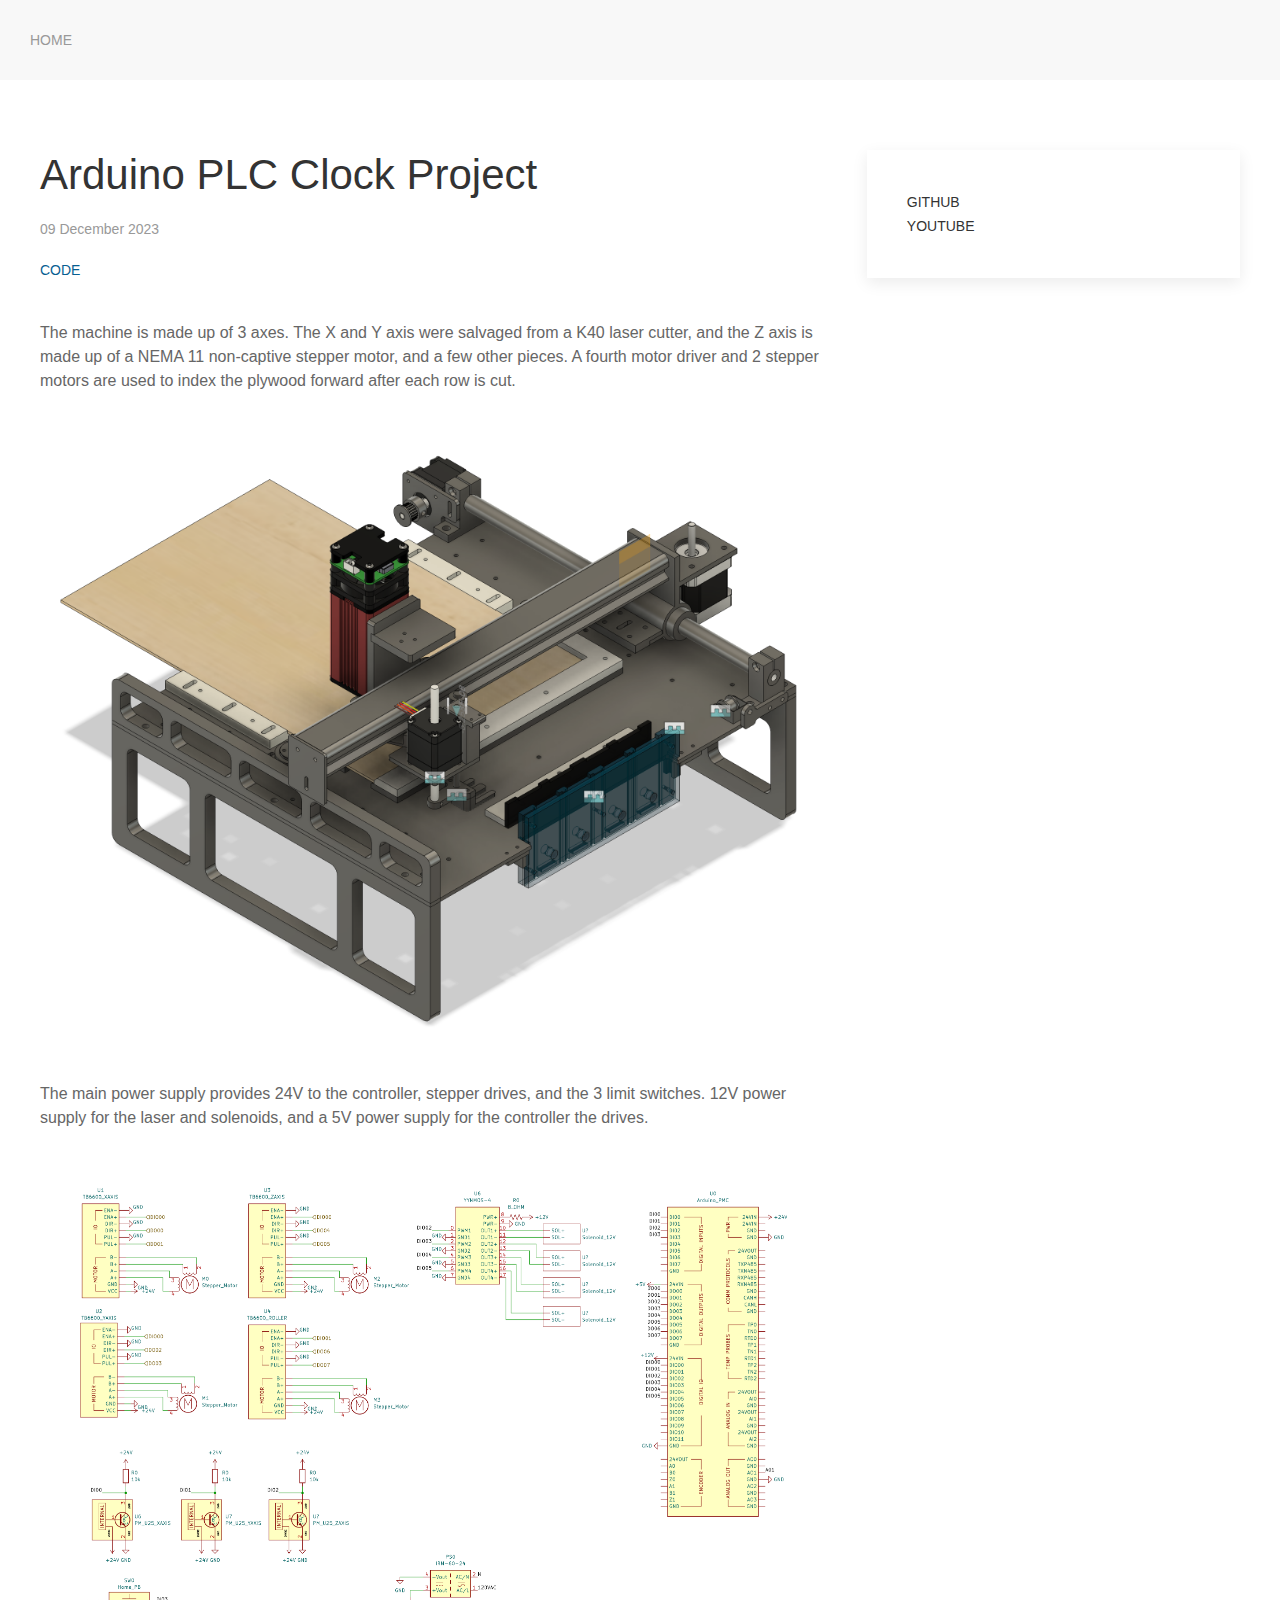
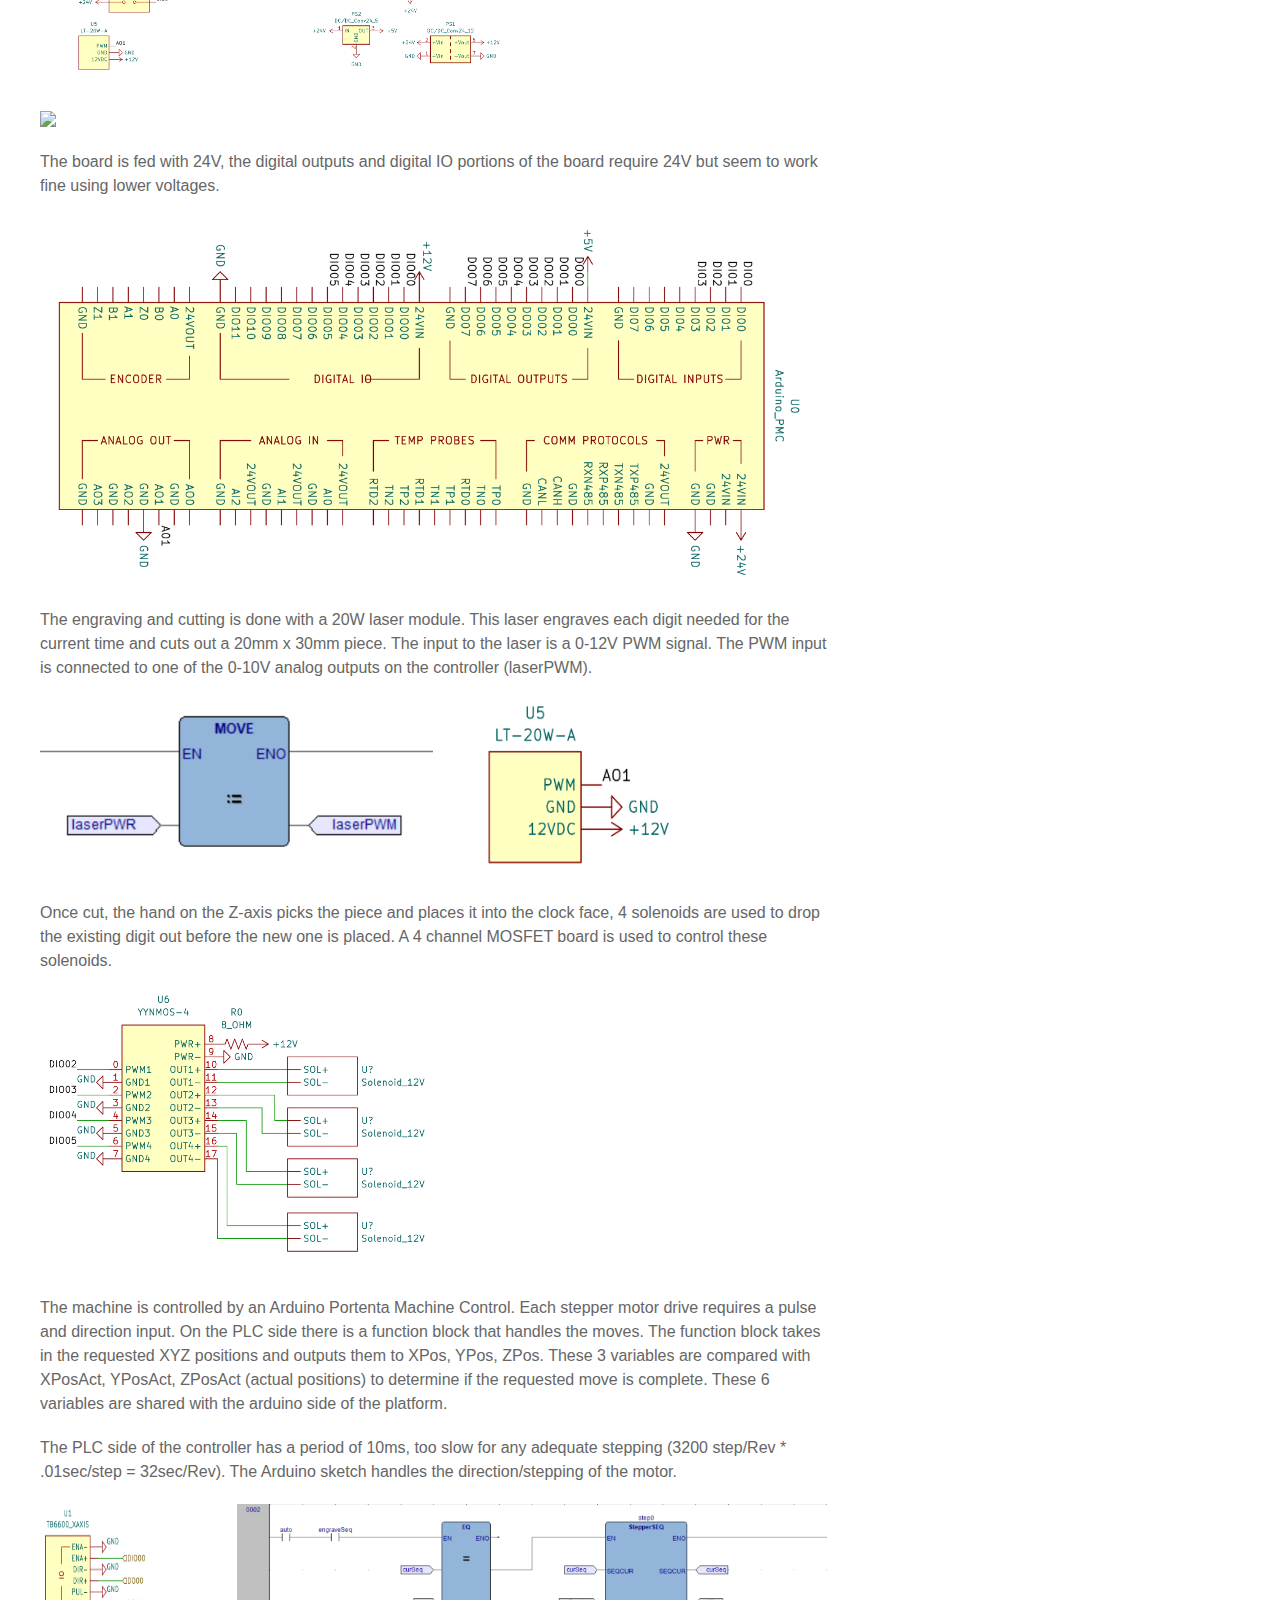
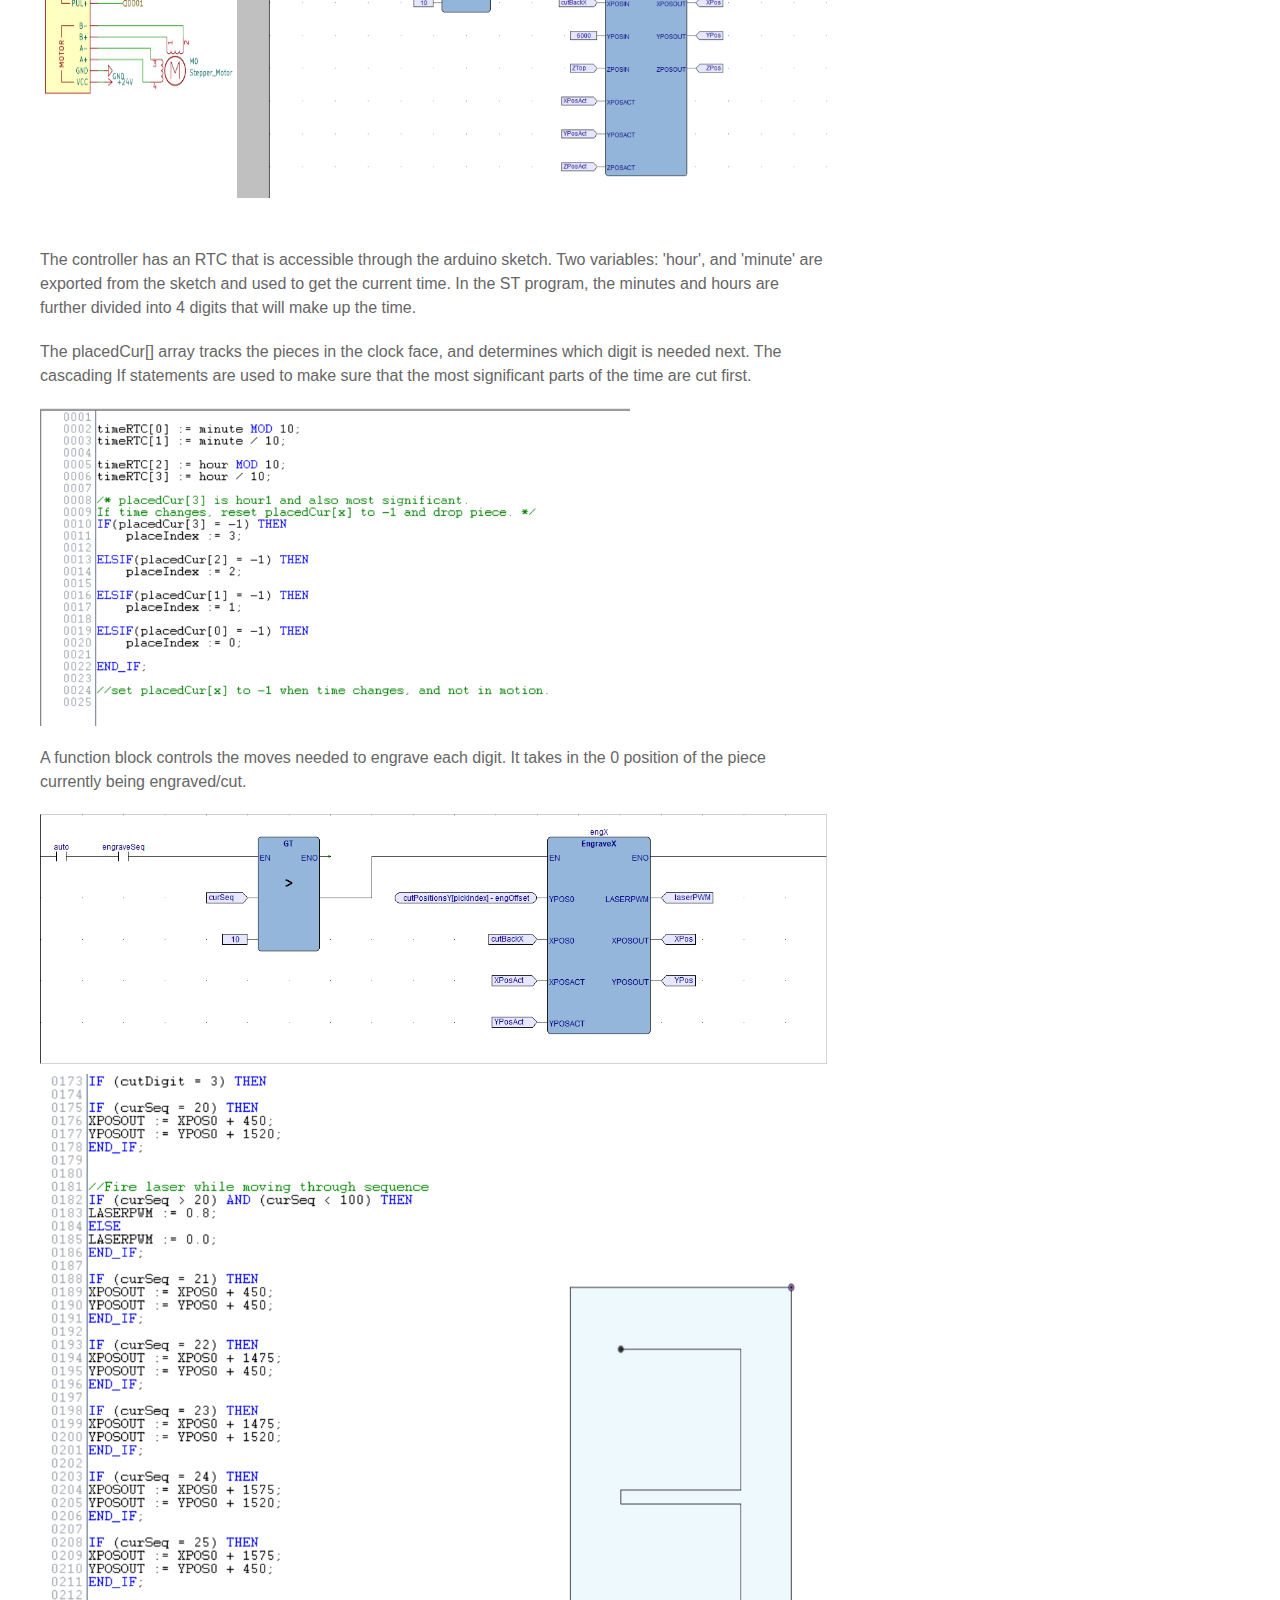
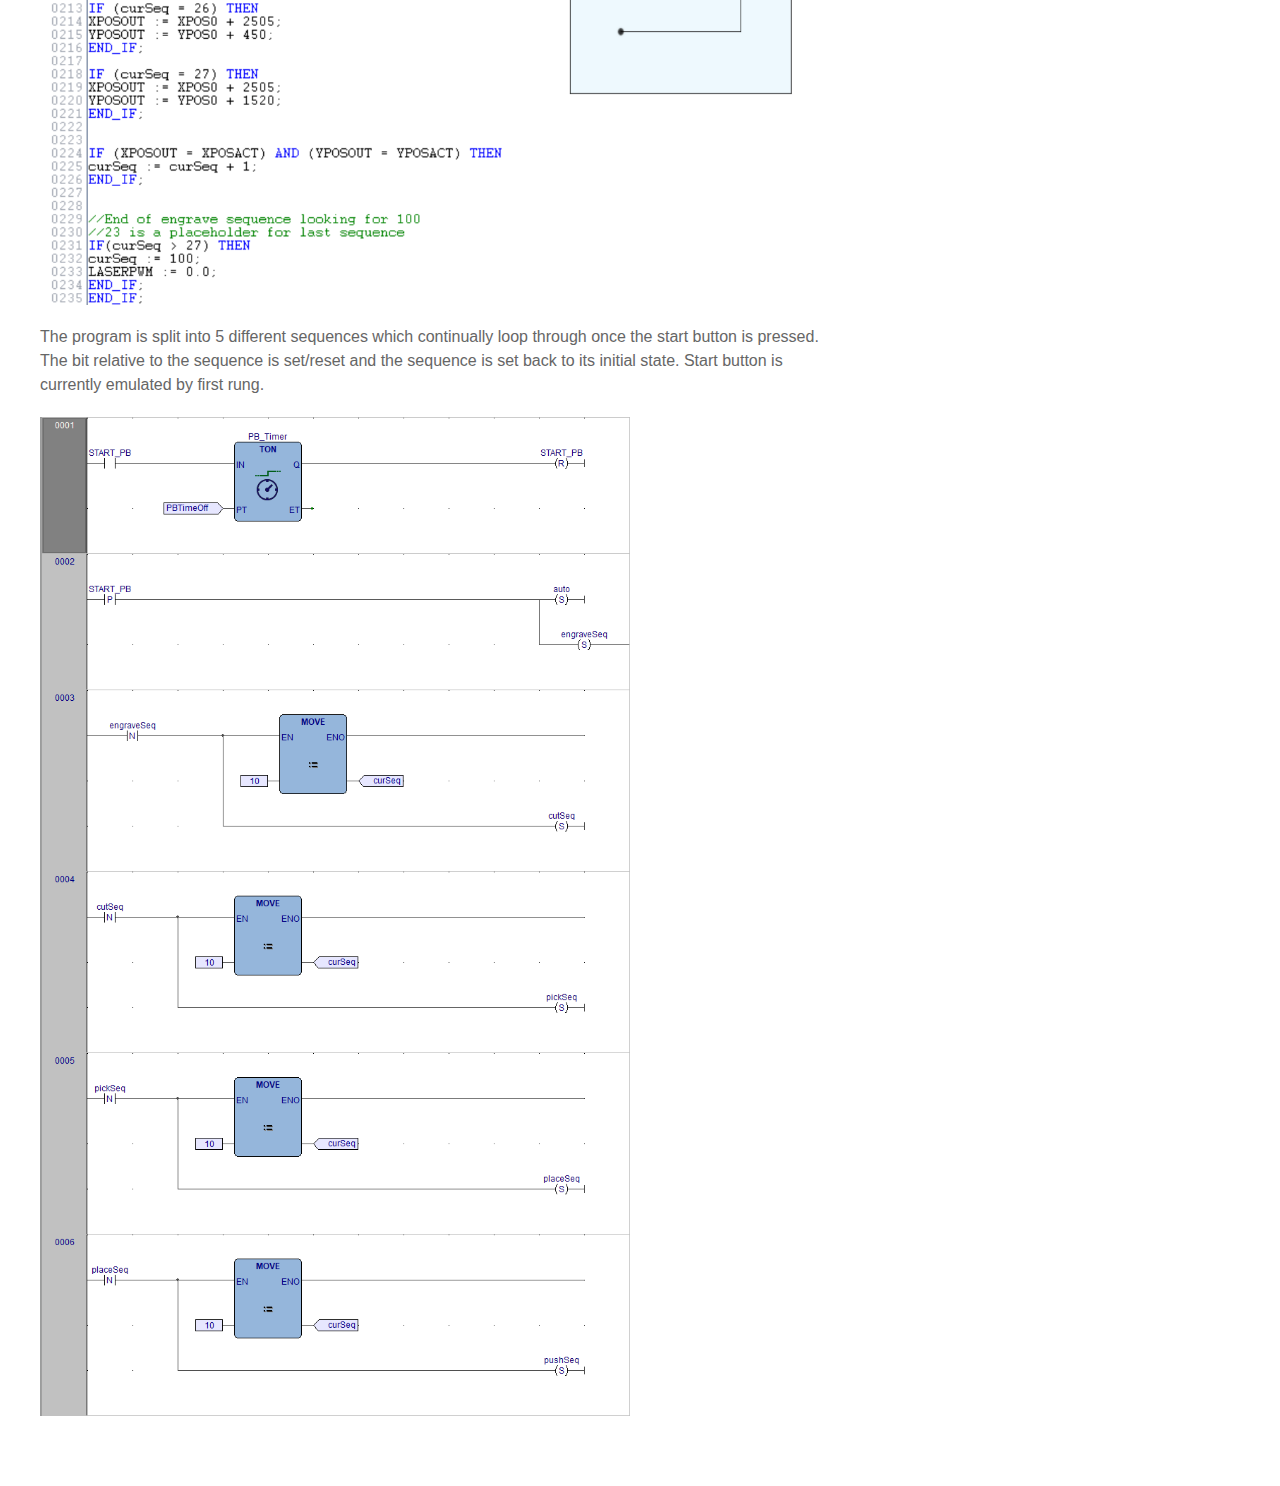
==== blog-post.html @ 26b8d995 "12/9-5" ====
<!DOCTYPE html>
<html lang="en">
<head>
    <meta charset="UTF-8">
    <meta name="viewport" content="width=device-width, initial-scale=1.0">
    <title>cdroster</title>
    <!-- UIKit CSS (local files) -->
    <link rel="stylesheet" href="css/uikit.min.css" />
</head>
<body>

    <!-- Navigation (same as your main page) -->
    <nav class="uk-navbar-container" uk-navbar>
        <div class="uk-navbar-left" style="padding-left: 30px;">
            <a class="uk-navbar-item uk-logo" href="#"></a>
        </div>
        <div class="uk-navbar-left">
            <ul class="uk-navbar-nav">
                <li><a href="index.html">Home</a></li>
                <!--   <li><a href="#">About</a></li>
                <li><a href="#">Contact</a></li> -->
            </ul>
        </div>
    </nav>

    <!-- Main Content -->
    <div class="uk-section">
        <div class="uk-container">
            <div class="uk-grid-match" uk-grid>
                <div class="uk-width-expand@m">
                    <!-- Full Blog Post -->
                    <article class="uk-article">
                        <h1 class="uk-article-title"><a class="uk-link-reset" href="">Arduino PLC Clock Project</a></h1>
                      
                        <p class="uk-article-meta">09 December 2023</p>
                        <a class="uk-button uk-button-text" style="color: #075e91; margin-bottom: 20px;" href="code.html">Code</a>


                        <p class="uk-text-default" style="margin-bottom: 20px" >
                            The machine is made up of 3 axes. The X and Y axis were salvaged from a K40 laser cutter, and the Z axis is made up of a NEMA 11 non-captive stepper motor,
                            and a few other pieces. A fourth motor driver and 2 stepper motors are used to index the plywood forward after each row is cut. 
                        </p>
                        <img src="img/assembly.png" width="uk-width-1-1" height="600px">

                        <p class="uk-text-default" style="margin-bottom: 20px" >
                            The main power supply provides 24V to the controller, stepper drives, and the 3 limit switches. 12V power supply for the laser and solenoids, and a 5V power supply
                            for the controller the drives.
                        </p>
                        <img src="img/main_sch.png" width="uk-width-1-1" height="600px">
                        <img src="img/electrical.png" width="uk-width-1-1" height="600px">


                        <p class="uk-text-default" style="margin-bottom: 20px" >
                            The board is fed with 24V, the digital outputs and digital IO portions of the board require 24V but seem to work
                            fine using lower voltages.
                        </p>


                        <img src="img/mainboardsch.png" width="uk-width-1-1">
                        <p class="uk-text-default" style="margin-bottom: 20px">
                            The engraving and cutting is done with a 20W laser module. This laser engraves each digit needed for the current time and cuts out a 20mm x 30mm piece.
                            The input to the laser is a 0-12V PWM signal. The PWM input is connected to one of the 0-10V analog outputs on the controller (laserPWM).
                        </p>
                        <div style="display: flex;">
                            <img src="img/lasermv.png" style="max-width: 50%; margin-right: 50px; ">
                            <img src="img/lasersch.png" style="max-width: 25%; margin-bottom: 00px;">
                        </div>

                        <p class="uk-text-default" style="margin-bottom: 20px">
                            Once cut, the hand on the Z-axis picks the piece and places it into the clock face, 4 solenoids are used to drop the existing digit out before the new one is placed.
                            A 4 channel MOSFET board is used to control these solenoids.
                        </p>
                        <img src="img/solrelay.png" width="50%">


                        <p class="uk-text-default" style="margin-bottom: 20px">
                            The machine is controlled by an Arduino Portenta Machine Control. Each stepper motor drive requires a pulse and direction input.
                            On the PLC side there is a function block that handles the moves. The function block takes in the requested XYZ positions and outputs them to
                            XPos, YPos, ZPos. These 3 variables are compared with XPosAct, YPosAct, ZPosAct (actual positions) to determine if the  requested move is complete.
                            These 6 variables are shared with the arduino side of the platform.
                        </p>


                        <p class="uk-text-default" style="margin-bottom: 20px">


                            The PLC side of the controller has a period of 10ms, too slow for any adequate stepping (3200 step/Rev * .01sec/step = 32sec/Rev).
                            The Arduino sketch handles the direction/stepping of the motor.

                        </p>

                  

                        <div style="display: flex; margin-bottom: 50px;">
                            <img src="img/steppersch.png" style="max-width: 25%; margin-bottom: 100px;">
                            <img src="img/stepperSeq.png" style="max-width: 75%;">
                        </div>


                        <p class="uk-text-default" style="margin-bottom: 20px">
                            The controller has an RTC that is accessible through the arduino sketch. Two variables: 'hour', and 'minute' are exported from the sketch and used to get the current
                            time. In the ST program, the minutes and hours are further divided into 4 digits that will make up the time.

                        </p>

                        <p class="uk-text-default" style="margin-bottom: 20px">
                            The placedCur[] array tracks the pieces in the clock face,
                            and determines which digit is needed next. The cascading If statements are used to make sure that the most significant parts of the time
                            are cut first.

                        </p>
                            <img src="img/timeget.png" style="max-width:75%; margin-bottom: 0px;">

                        



                        <p class="uk-text-default" style="margin-bottom: 20px">


                        </p>

                        <p class="uk-text-default" style="margin-bottom: 20px">
                           A function block controls the moves needed to engrave each digit. It takes in the 0 position of the piece currently being engraved/cut.

                          </p>

                        <img src="img/engrave1.png" style="margin-bottom: 10px;">

                        <div style="display: flex;">
                            <img src="img/engrave3.png" style="max-width: 60%; max-height: 50%; margin-right: 50px;">
                            <img src="img/digit3.png" style="max-width: 30%; margin-bottom: 200px; margin-top: 200px;">
                        </div>


                        <p class="uk-text-default" style="margin-bottom: 20px">
                            The program is split into 5 different sequences which continually loop through once the start button is pressed. The bit relative to the sequence is set/reset and the
                            sequence is set back to its initial state. Start button is currently emulated by first rung.
                        </p>


                        <img src="img/sched2.png" style="max-width: 75%; margin-bottom: 0px;">








 
                        
                    </article>
                </div>
                <div class="uk-width-1-3@m">
                    <!-- Sidebar (same as your main page) -->
                    <aside>
                        <div class="uk-card uk-card-default uk-card-body">
                         <!--  <h3 class="uk-card-title"></h3> -->
                            <div>
                                <a class="uk-button uk-button-text" href="https://github.com/codydroster">Github</a>
                            </div>
                            <div>
                                <a class="uk-button uk-button-text" href="https://youtube.com/@codydroster">YouTube</a>
                            </div>
                        </div>
                    </aside>
                </div>
            </div>
        </div>
    </div>

    <!-- Footer (optional, if you want to include it) -->
    <!-- ... -->

    <!-- UIKit JS (local files) -->
    <script src="js/uikit.min.js"></script>
    <script src="js/uikit-icons.min.js"></script>
    <script src="script.js"></script>
</body>
</html>
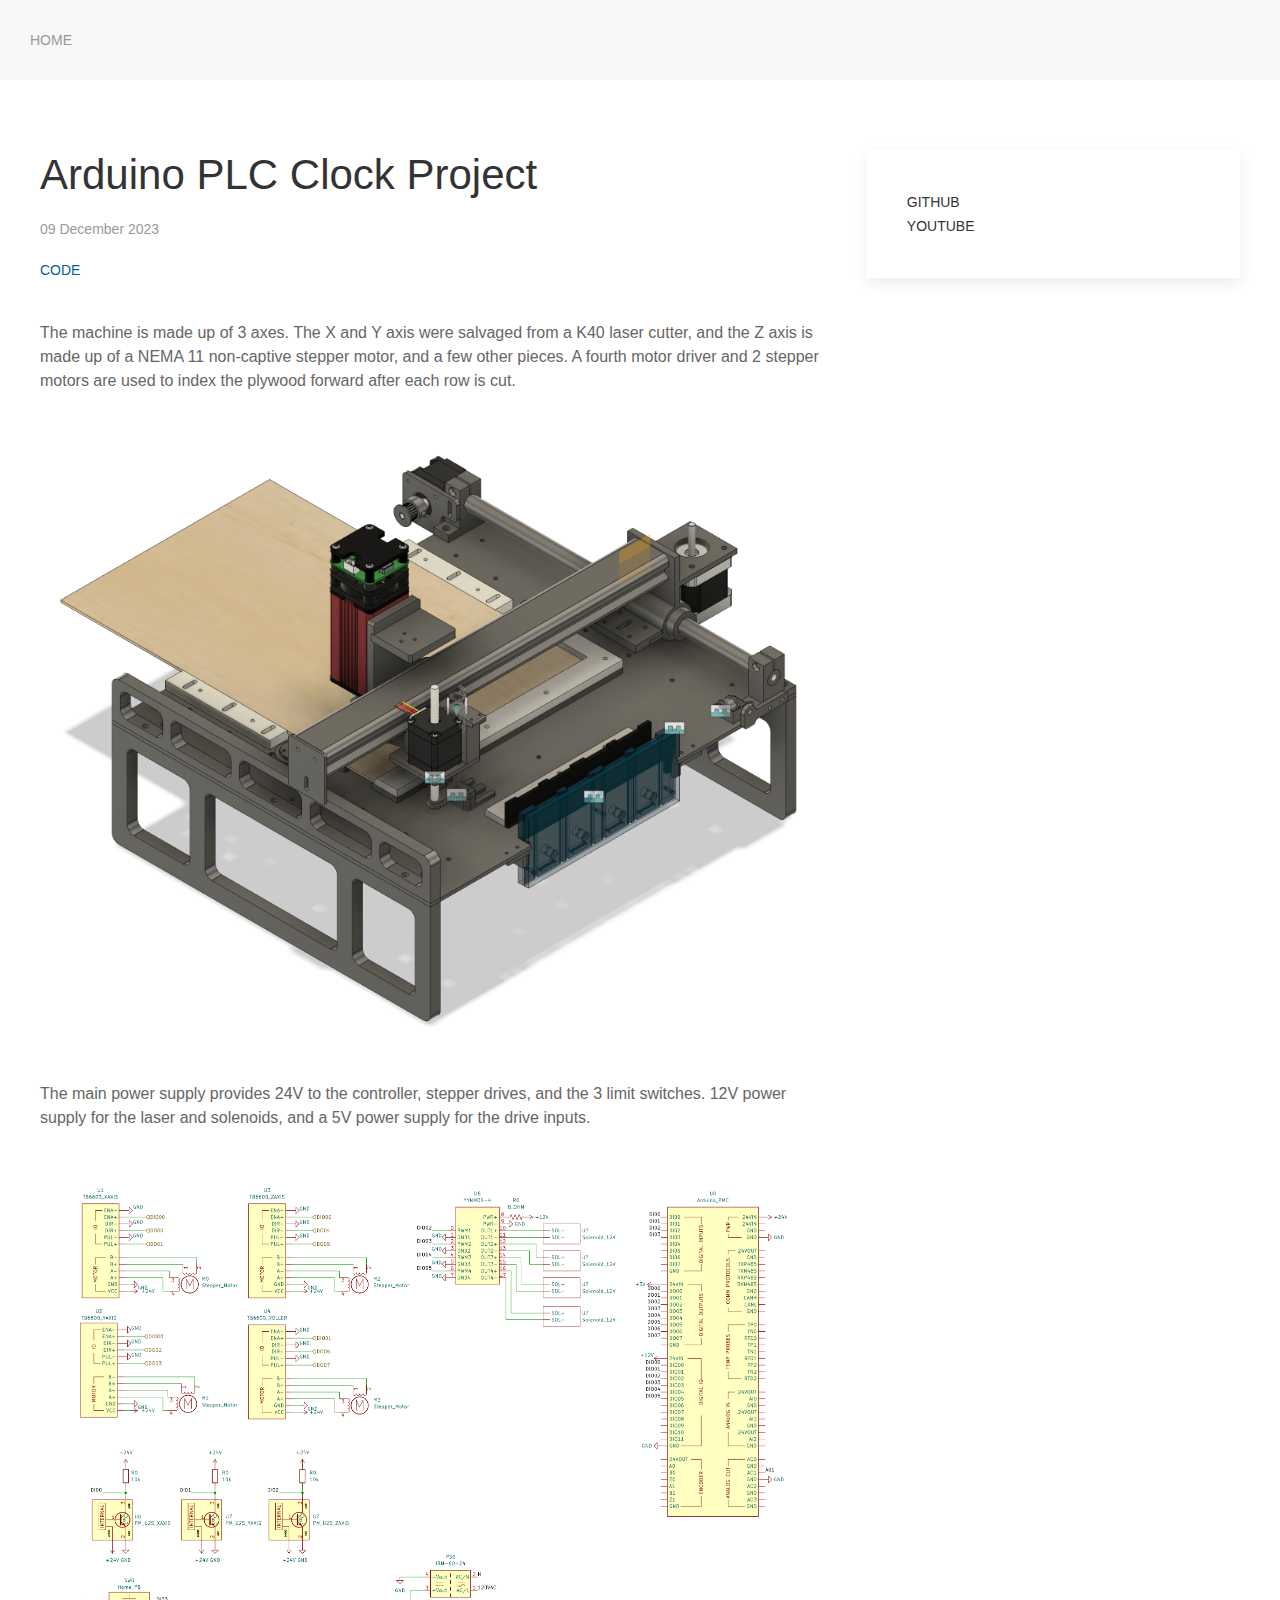
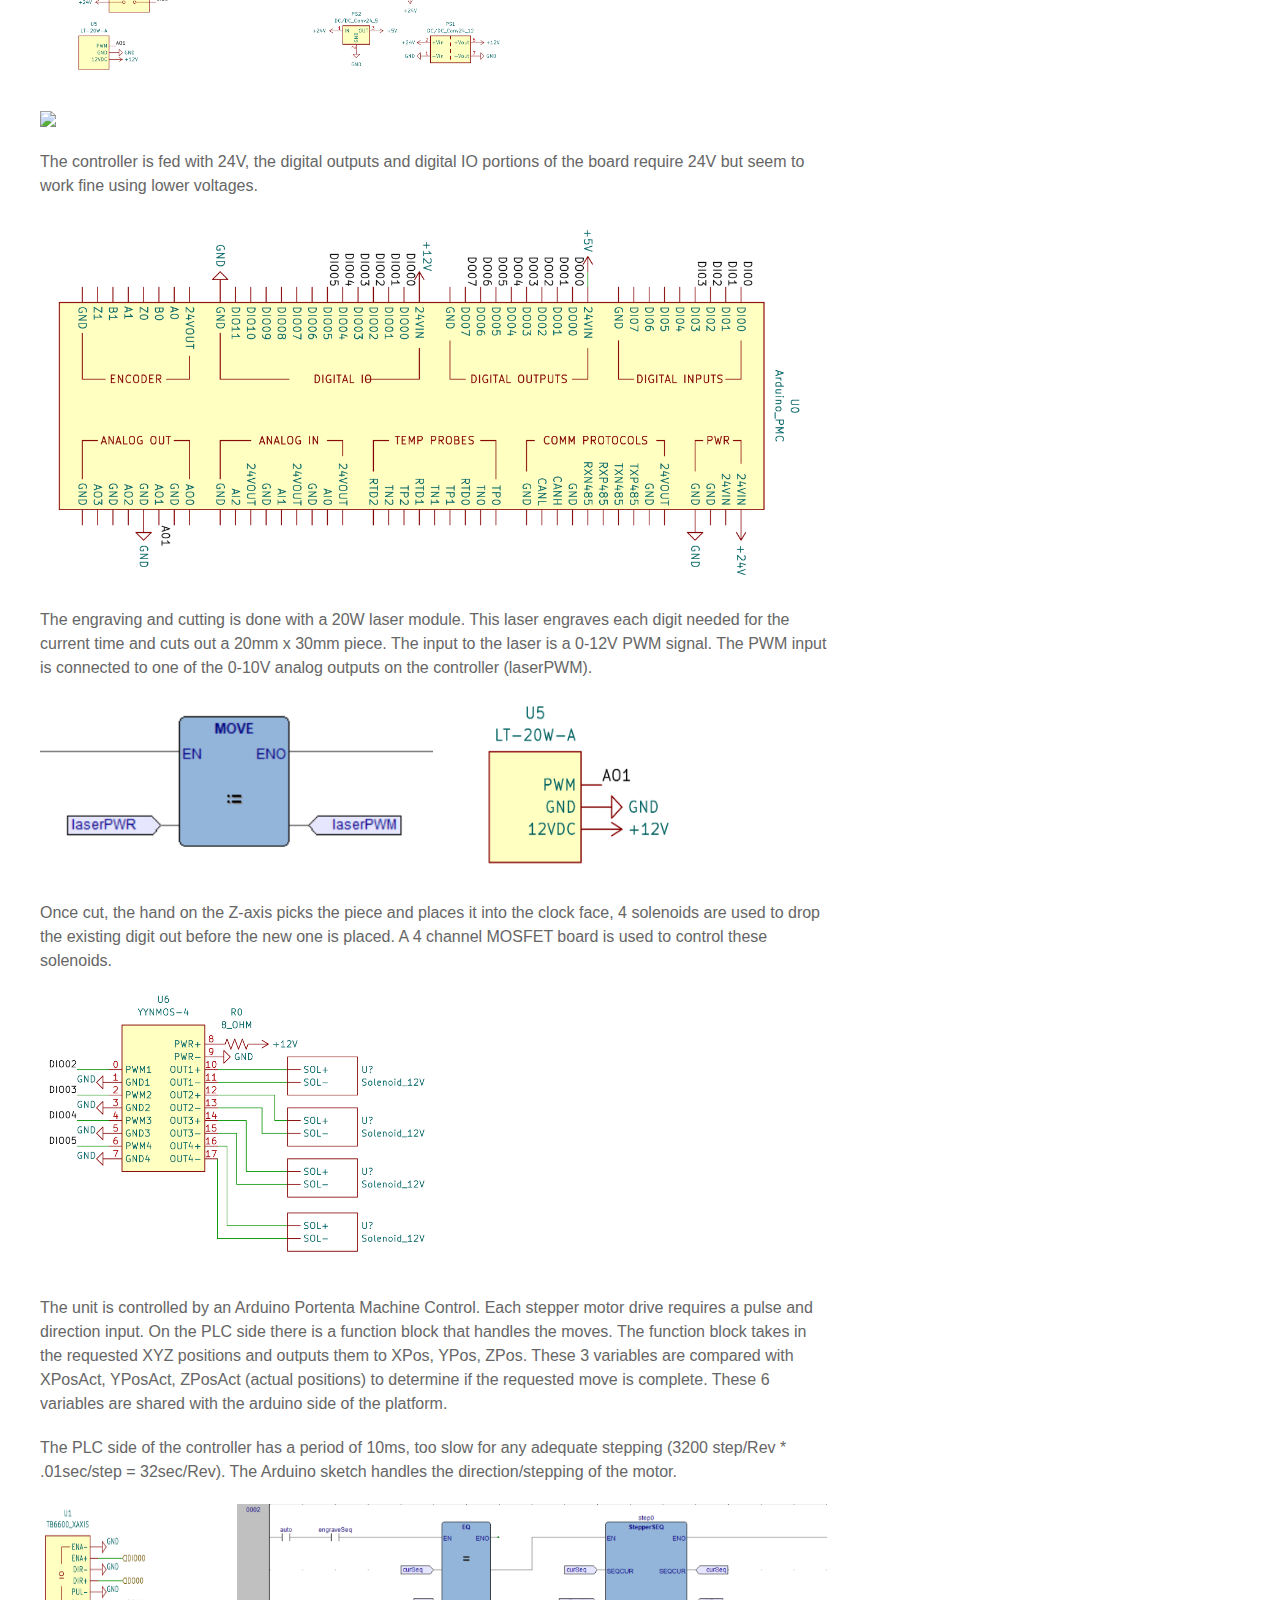
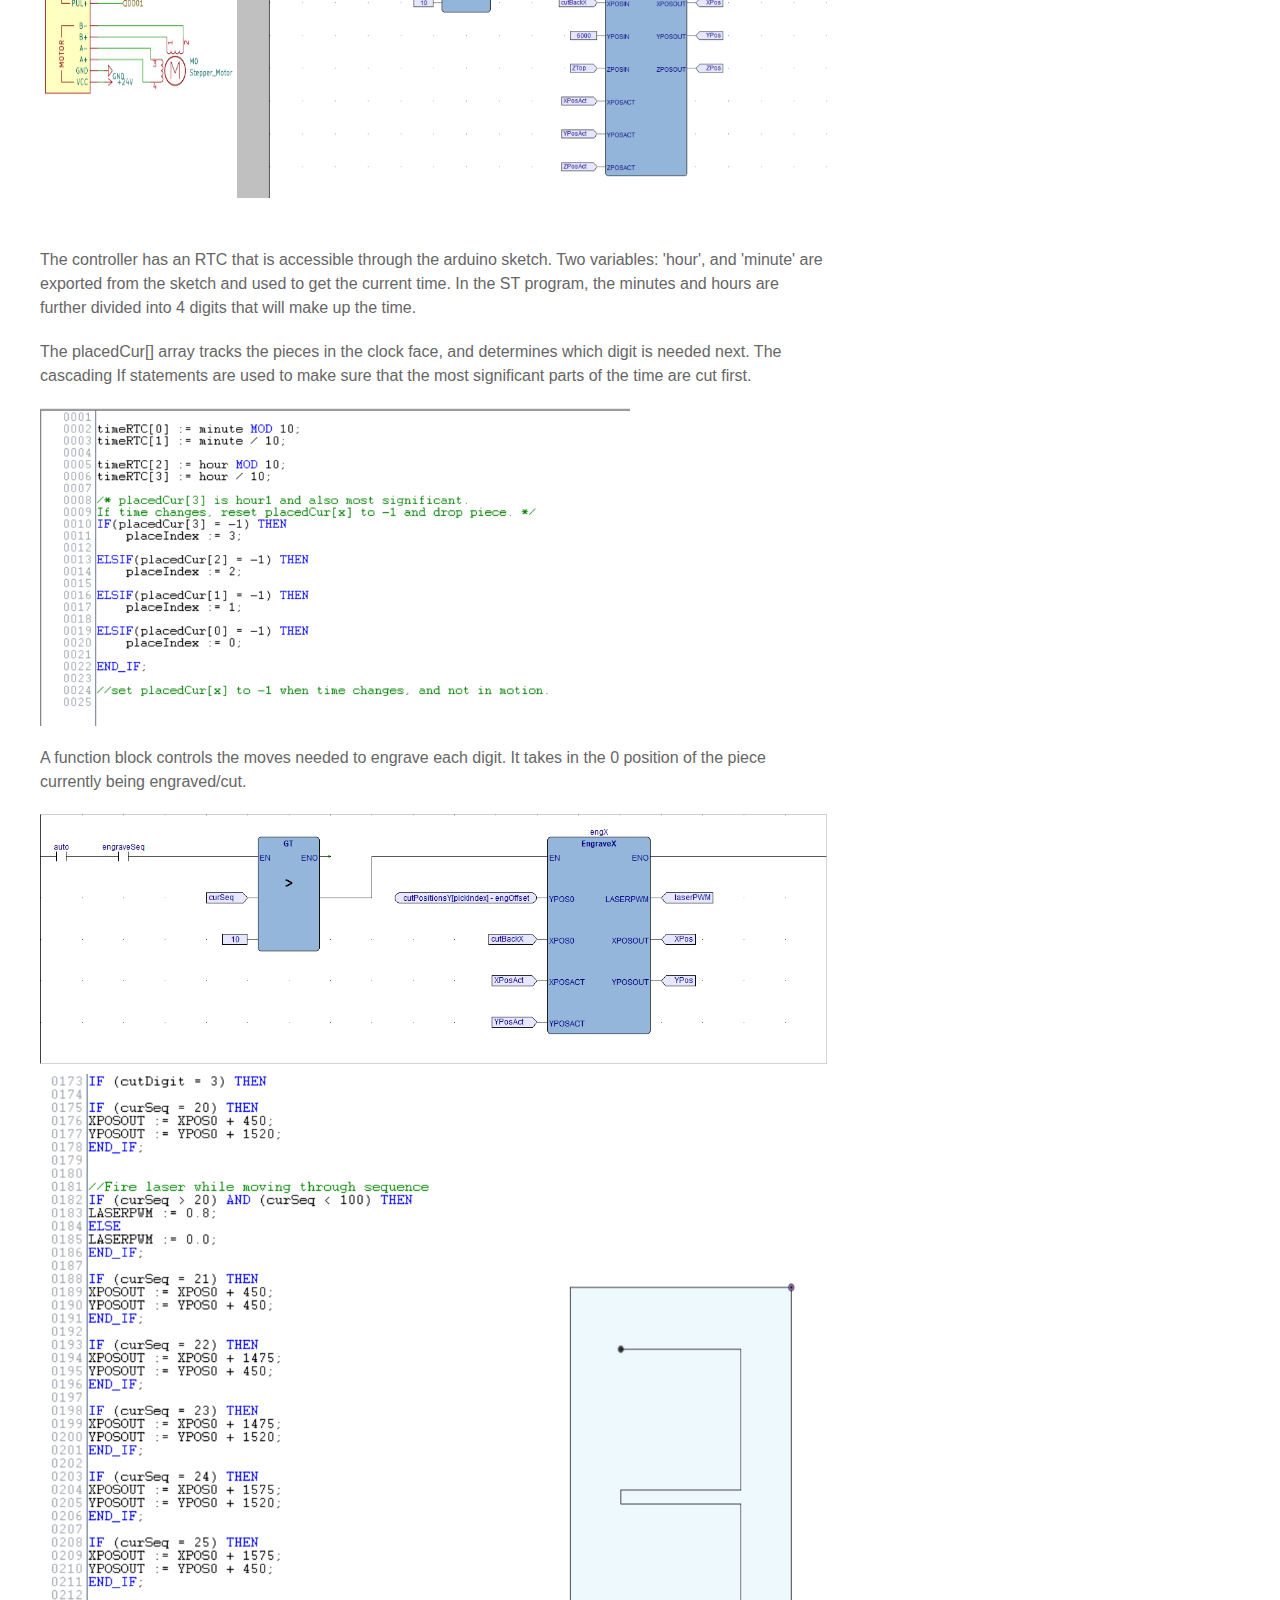
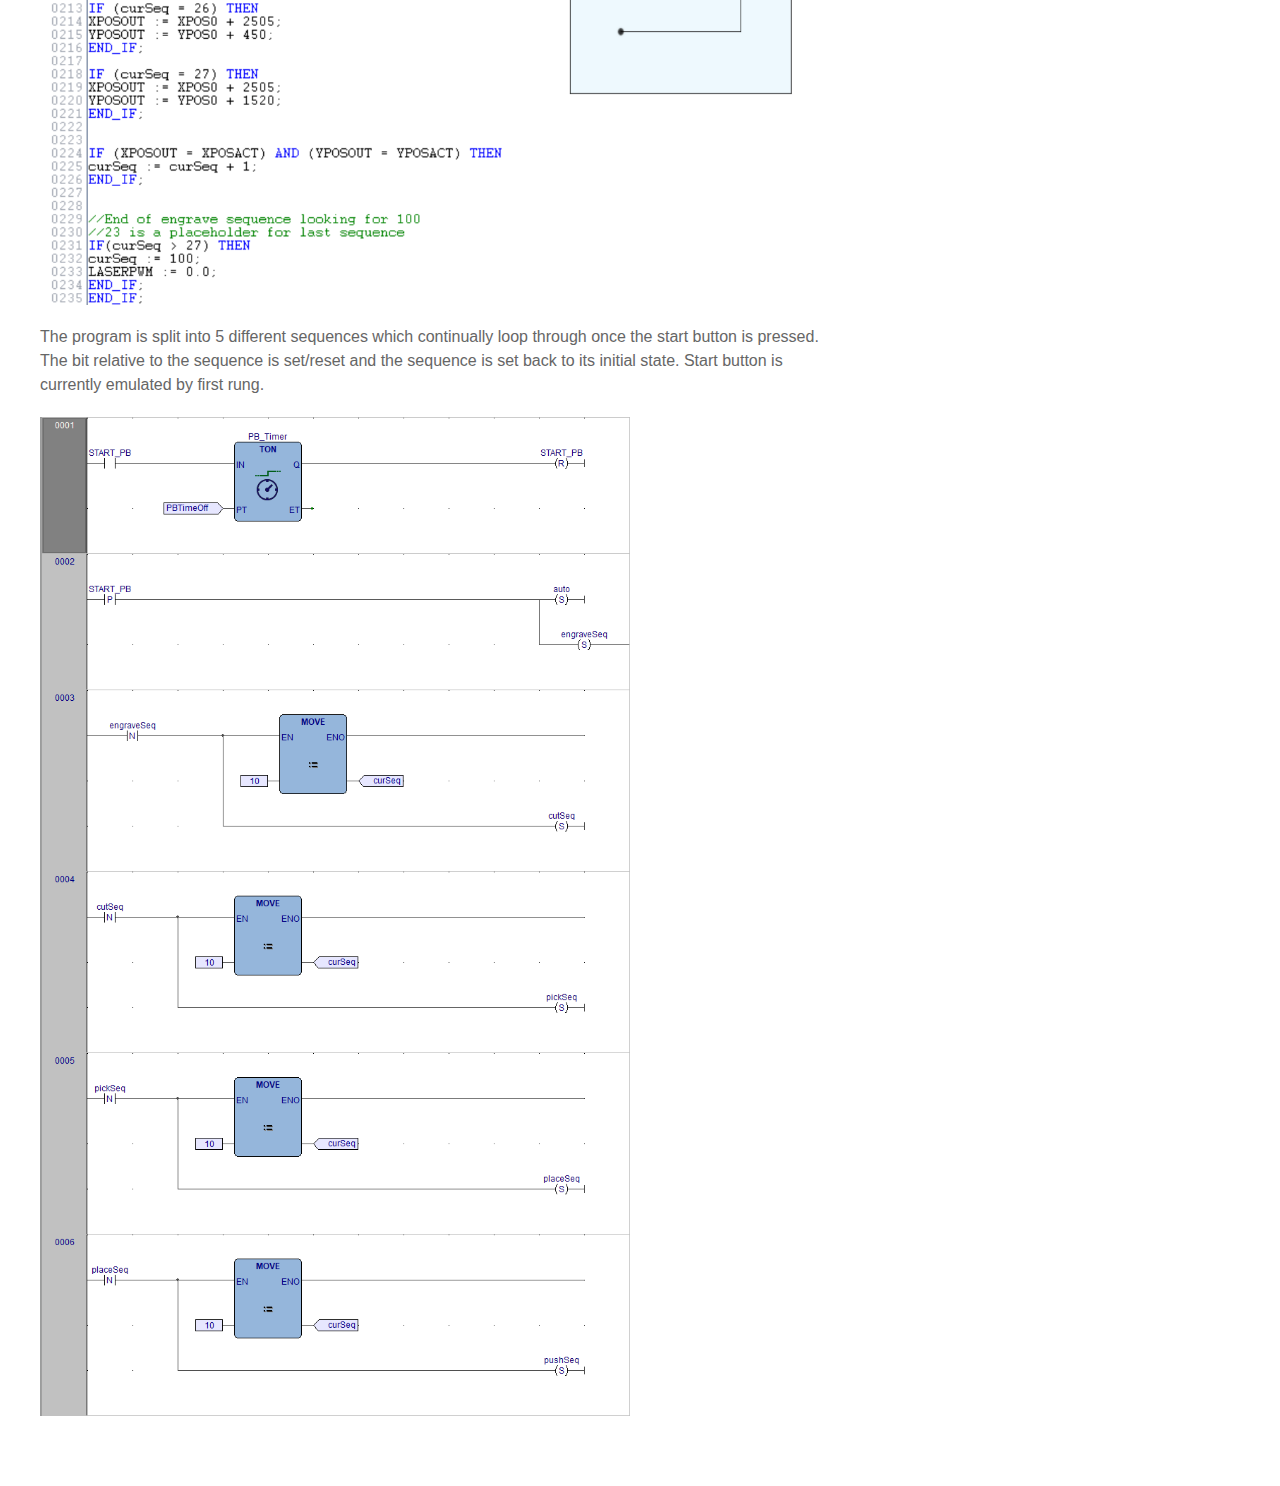
==== commit da57c2d9: "Update blog-post.html" ====
--- a/blog-post.html
+++ b/blog-post.html
@@ -44,14 +44,14 @@
 
                         <p class="uk-text-default" style="margin-bottom: 20px" >
                             The main power supply provides 24V to the controller, stepper drives, and the 3 limit switches. 12V power supply for the laser and solenoids, and a 5V power supply
-                            for the controller the drives.
+                            for the drive inputs.
                         </p>
                         <img src="img/main_sch.png" width="uk-width-1-1" height="600px">
                         <img src="img/electrical.png" width="uk-width-1-1" height="600px">
 
 
                         <p class="uk-text-default" style="margin-bottom: 20px" >
-                            The board is fed with 24V, the digital outputs and digital IO portions of the board require 24V but seem to work
+                            The controller is fed with 24V, the digital outputs and digital IO portions of the board require 24V but seem to work
                             fine using lower voltages.
                         </p>
 
@@ -74,7 +74,7 @@
 
 
                         <p class="uk-text-default" style="margin-bottom: 20px">
-                            The machine is controlled by an Arduino Portenta Machine Control. Each stepper motor drive requires a pulse and direction input.
+                            The unit is controlled by an Arduino Portenta Machine Control. Each stepper motor drive requires a pulse and direction input.
                             On the PLC side there is a function block that handles the moves. The function block takes in the requested XYZ positions and outputs them to
                             XPos, YPos, ZPos. These 3 variables are compared with XPosAct, YPosAct, ZPosAct (actual positions) to determine if the  requested move is complete.
                             These 6 variables are shared with the arduino side of the platform.
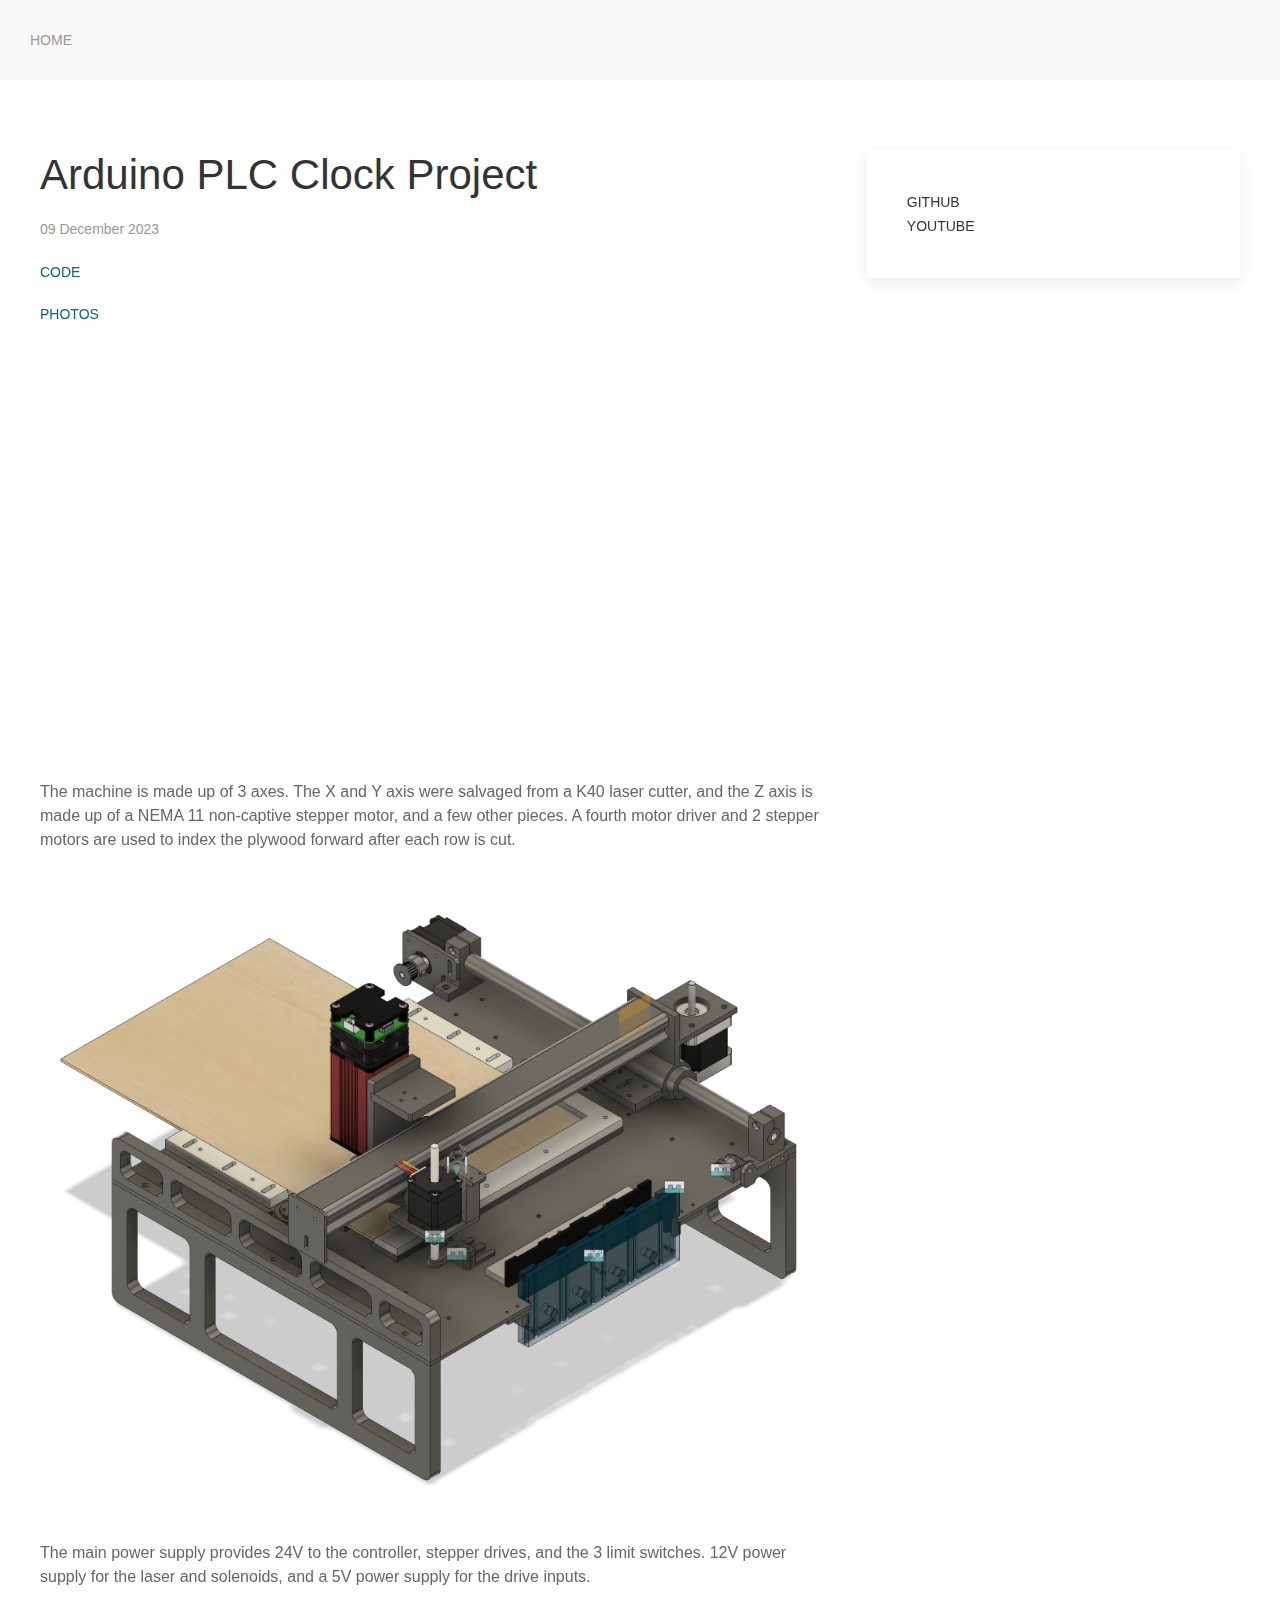
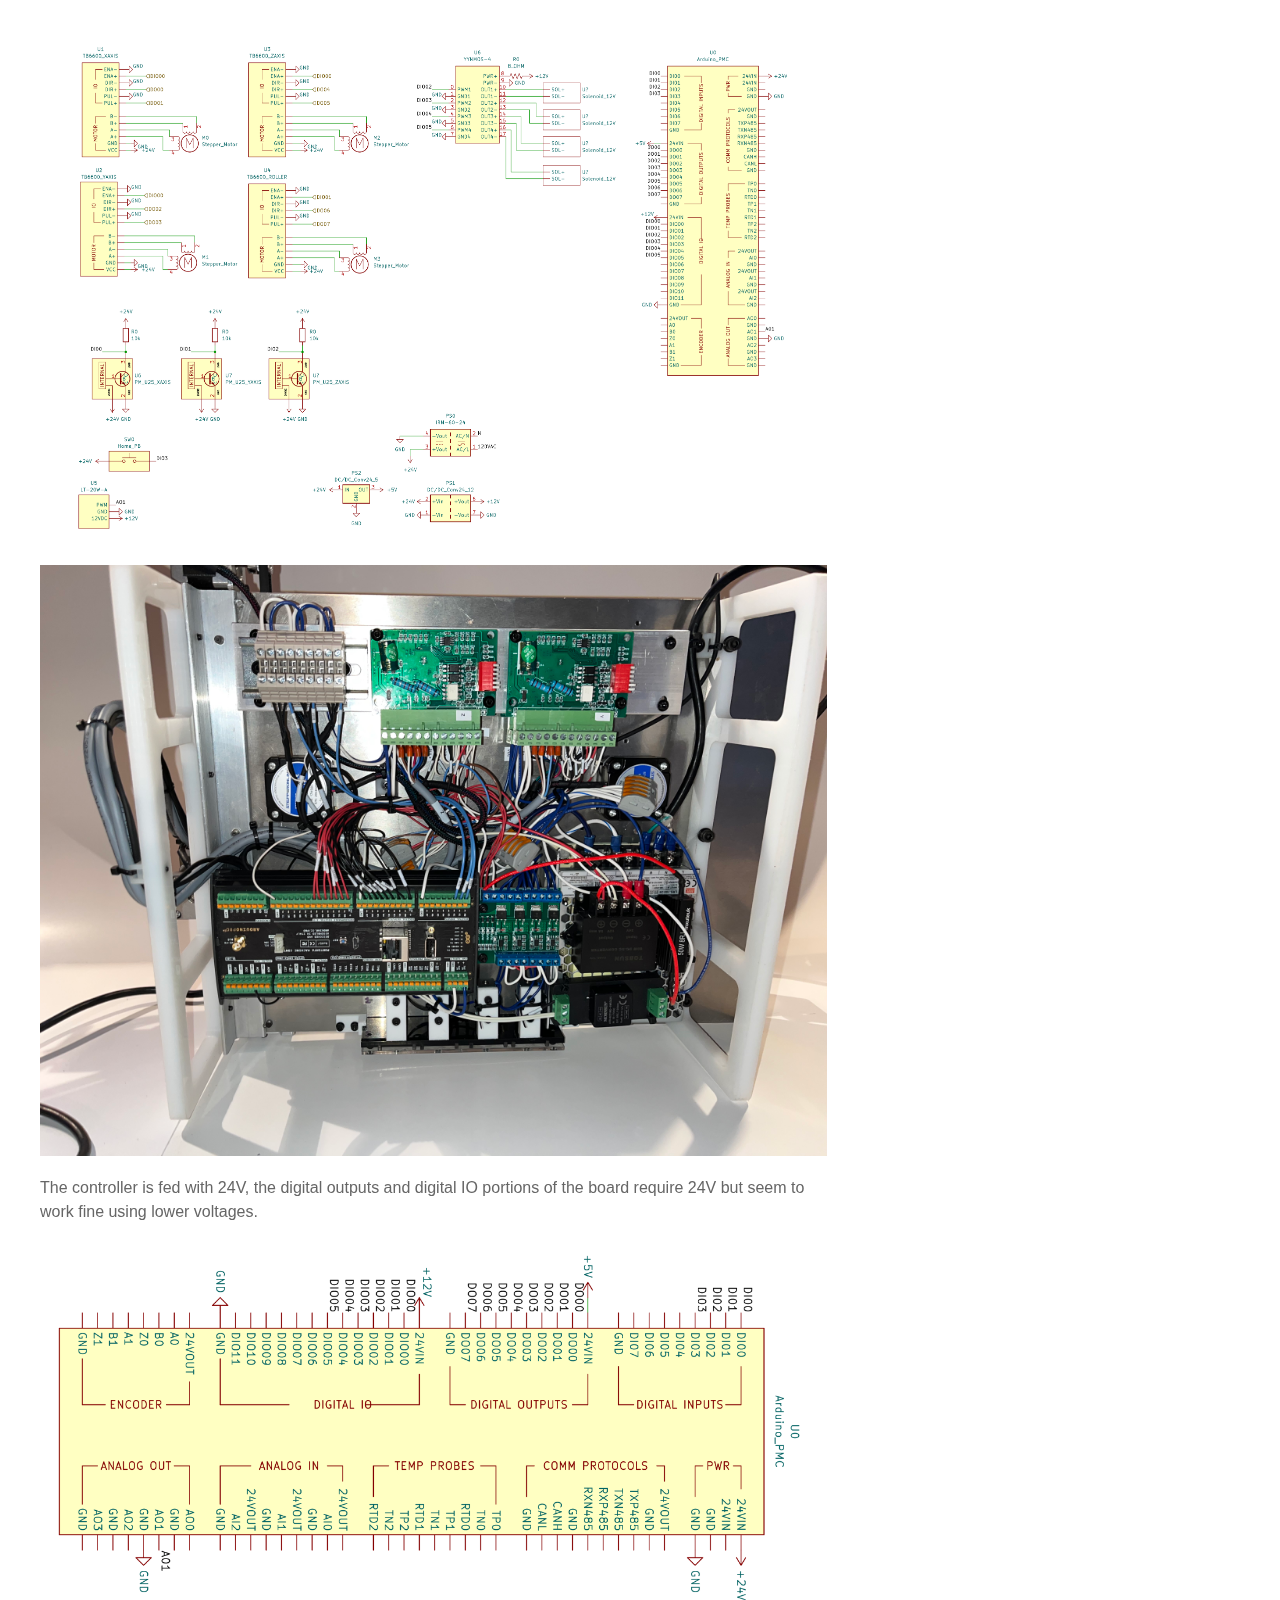
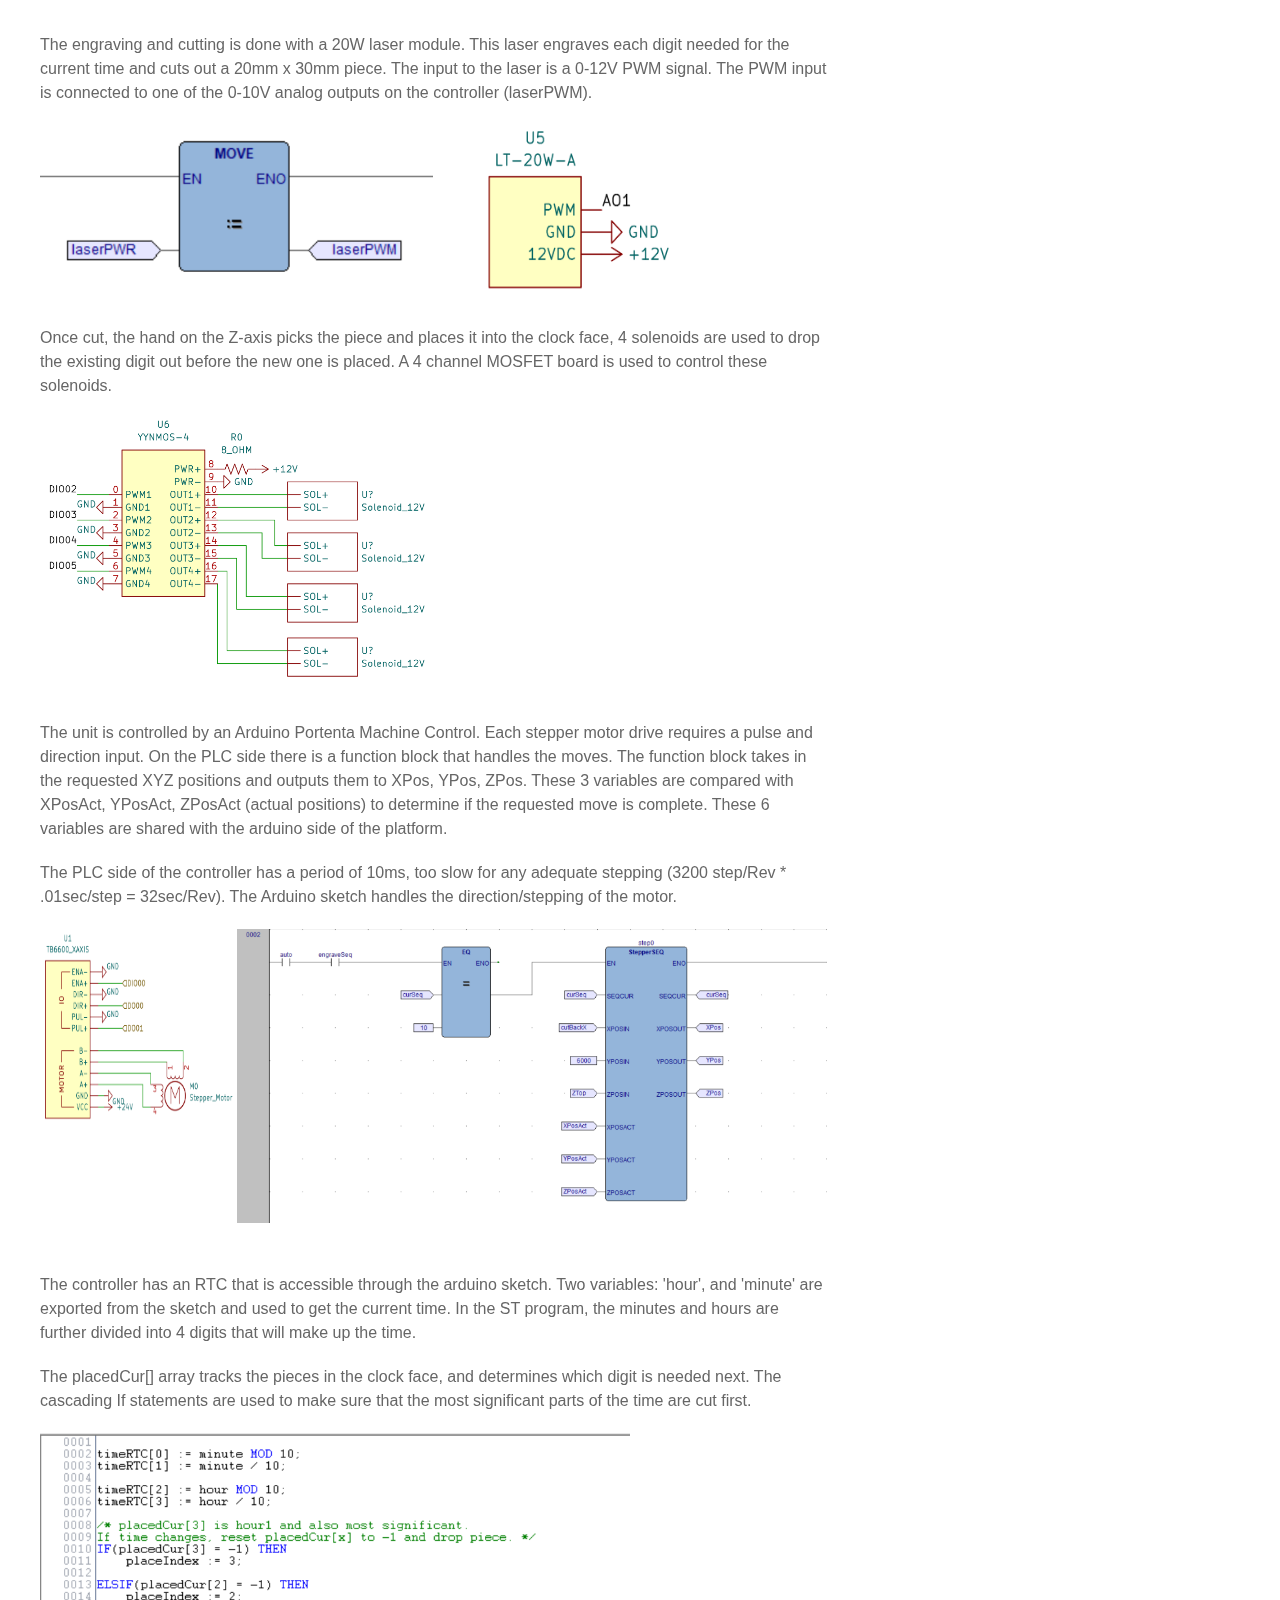
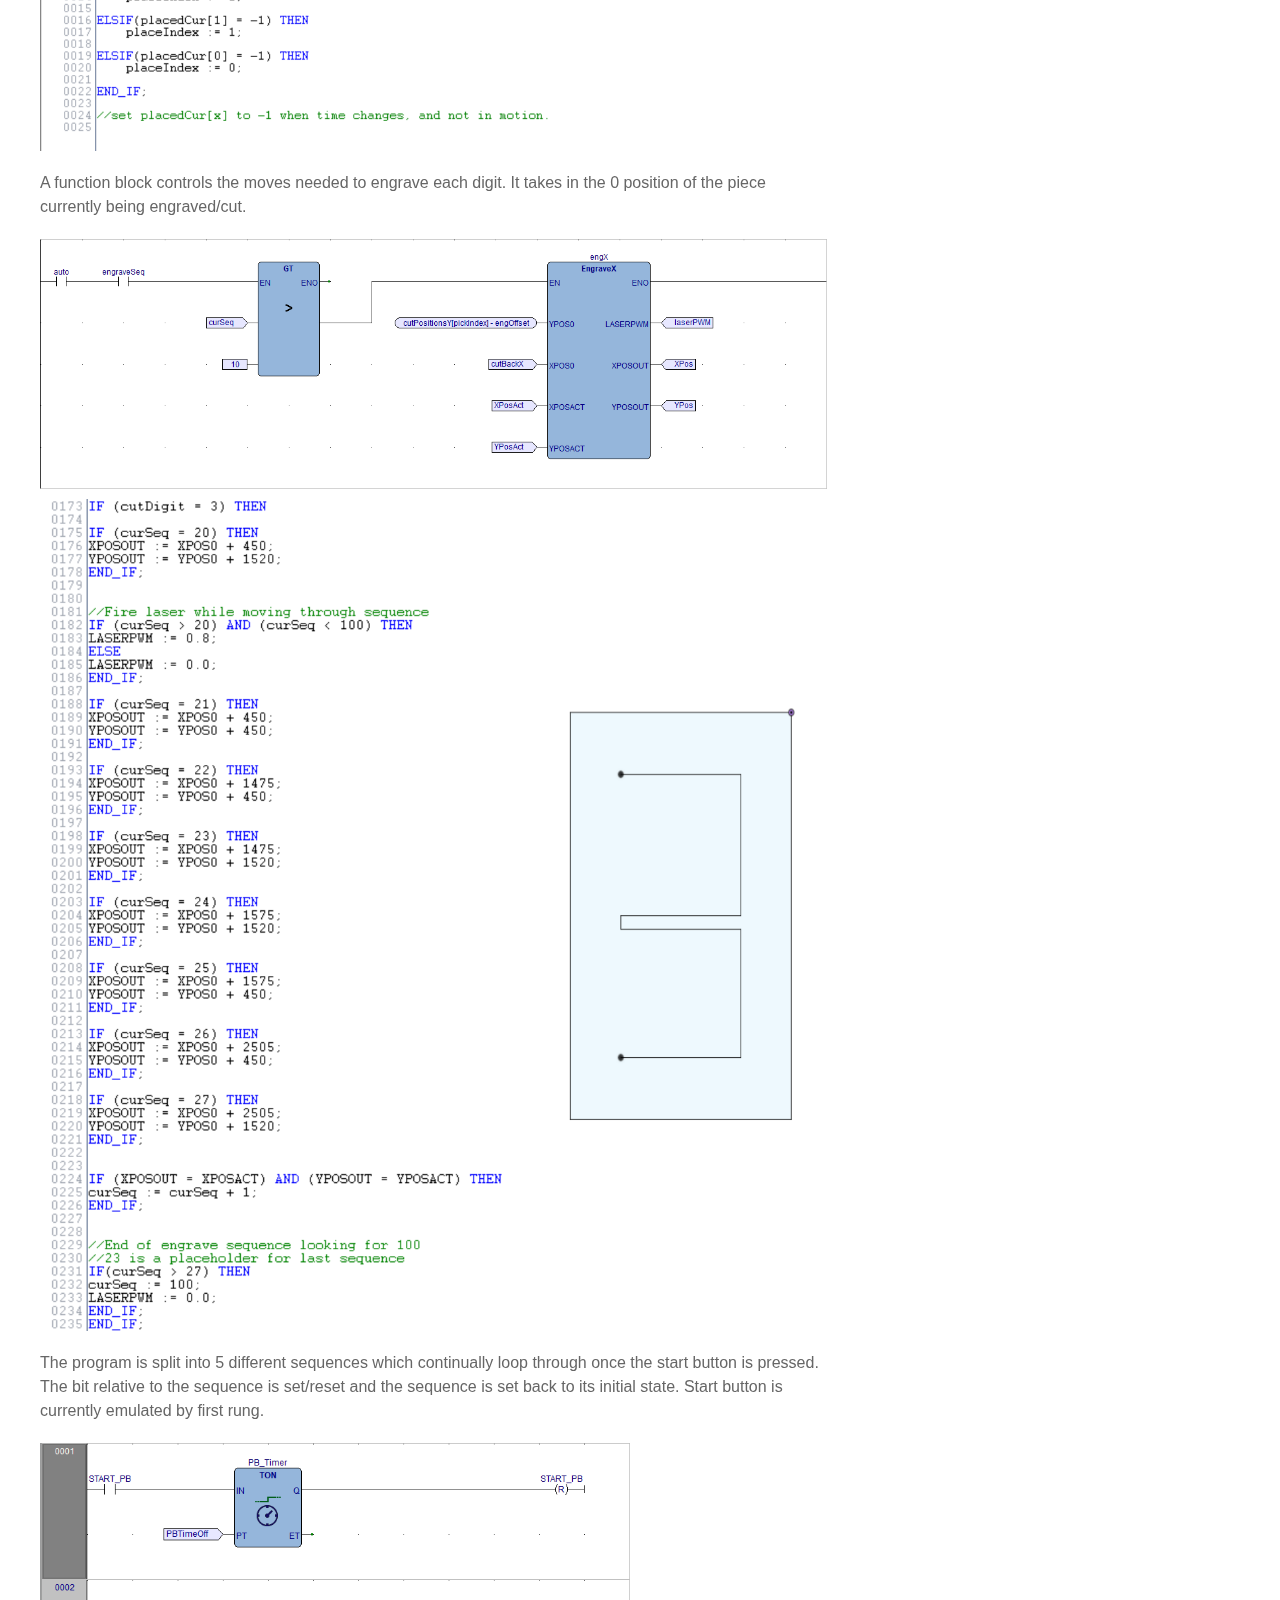
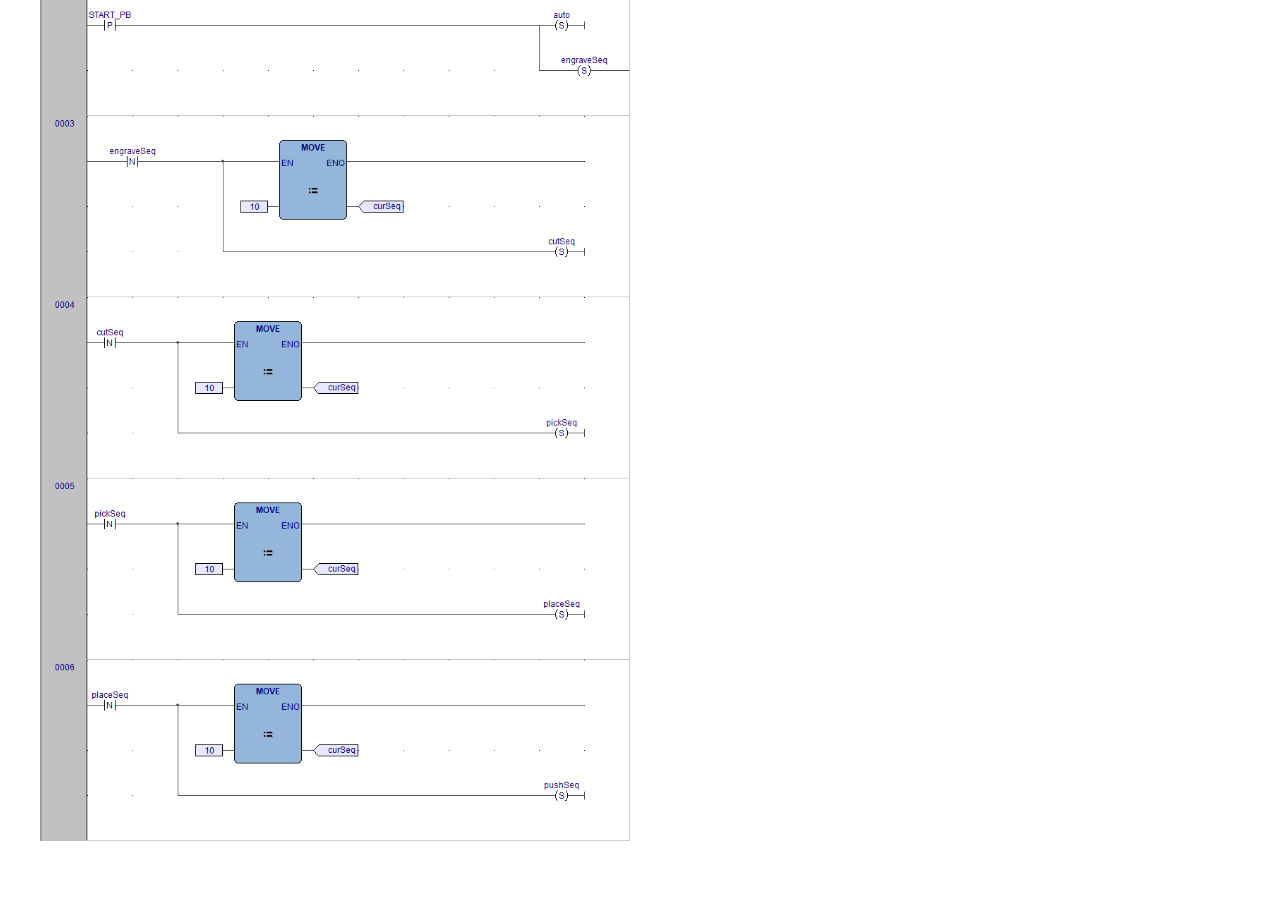
==== commit f81961d7: "12/10-1" ====
--- a/blog-post.html
+++ b/blog-post.html
@@ -33,8 +33,14 @@
                         <h1 class="uk-article-title"><a class="uk-link-reset" href="">Arduino PLC Clock Project</a></h1>
                       
                         <p class="uk-article-meta">09 December 2023</p>
-                        <a class="uk-button uk-button-text" style="color: #075e91; margin-bottom: 20px;" href="code.html">Code</a>
-
+                        <a class="uk-button uk-button-text" style="color: #075e91;" href="code.html">Code</a>
+                        <p>
+                        <a class="uk-button uk-button-text" style="color: #075e91; margin-bottom: 20px;" href="photos.html">Photos</a>
+                        </p>
+                        <p>
+                        <iframe width="680" height="395" src="https://www.youtube.com/embed/GaJvw366iqg?si=TepA4JRPbXTib-j5" title="YouTube video player" 
+                        frameborder="0" allow="accelerometer; autoplay; clipboard-write; encrypted-media; gyroscope; picture-in-picture; web-share" allowfullscreen></iframe>
+                        </p>
 
                         <p class="uk-text-default" style="margin-bottom: 20px" >
                             The machine is made up of 3 axes. The X and Y axis were salvaged from a K40 laser cutter, and the Z axis is made up of a NEMA 11 non-captive stepper motor,
@@ -47,7 +53,7 @@
                             for the drive inputs.
                         </p>
                         <img src="img/main_sch.png" width="uk-width-1-1" height="600px">
-                        <img src="img/electrical.png" width="uk-width-1-1" height="600px">
+                        <img src="img/electrical.jpeg" width="uk-width-1-1" height="600px">
 
 
                         <p class="uk-text-default" style="margin-bottom: 20px" >
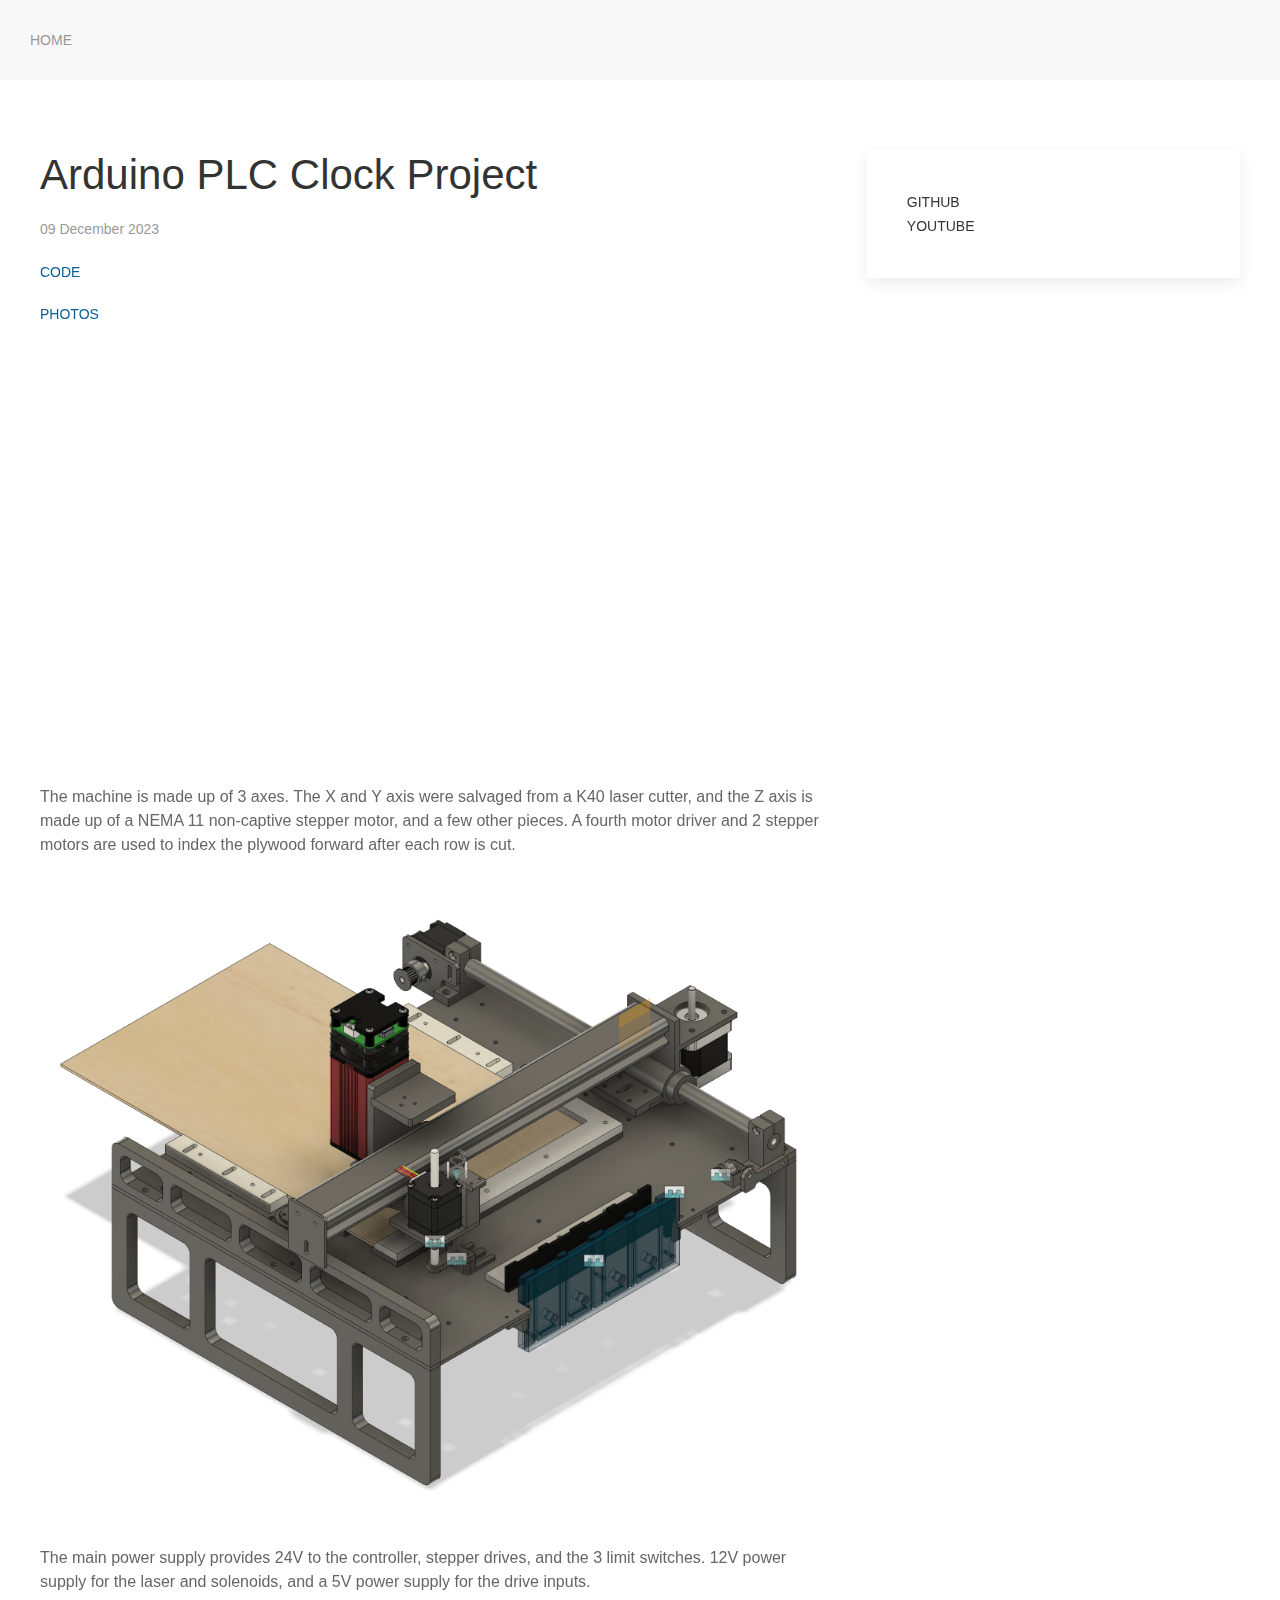
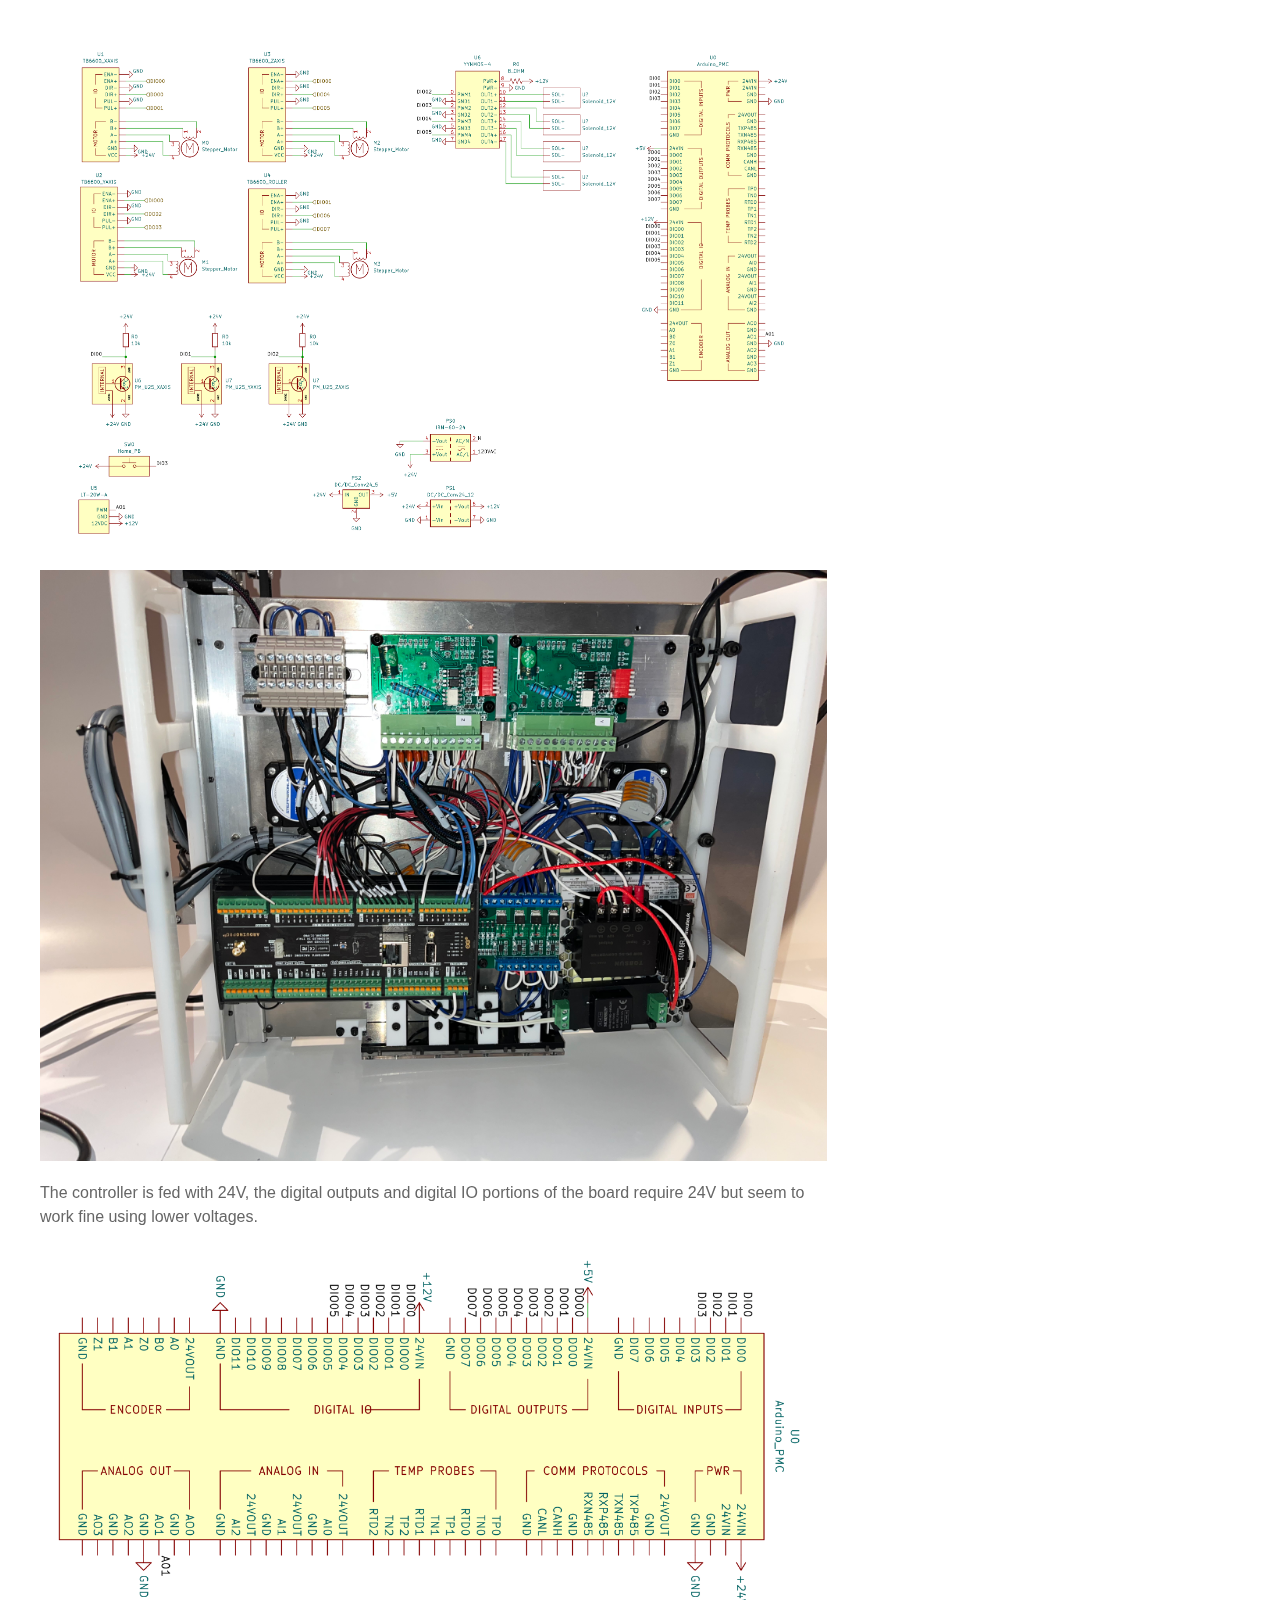
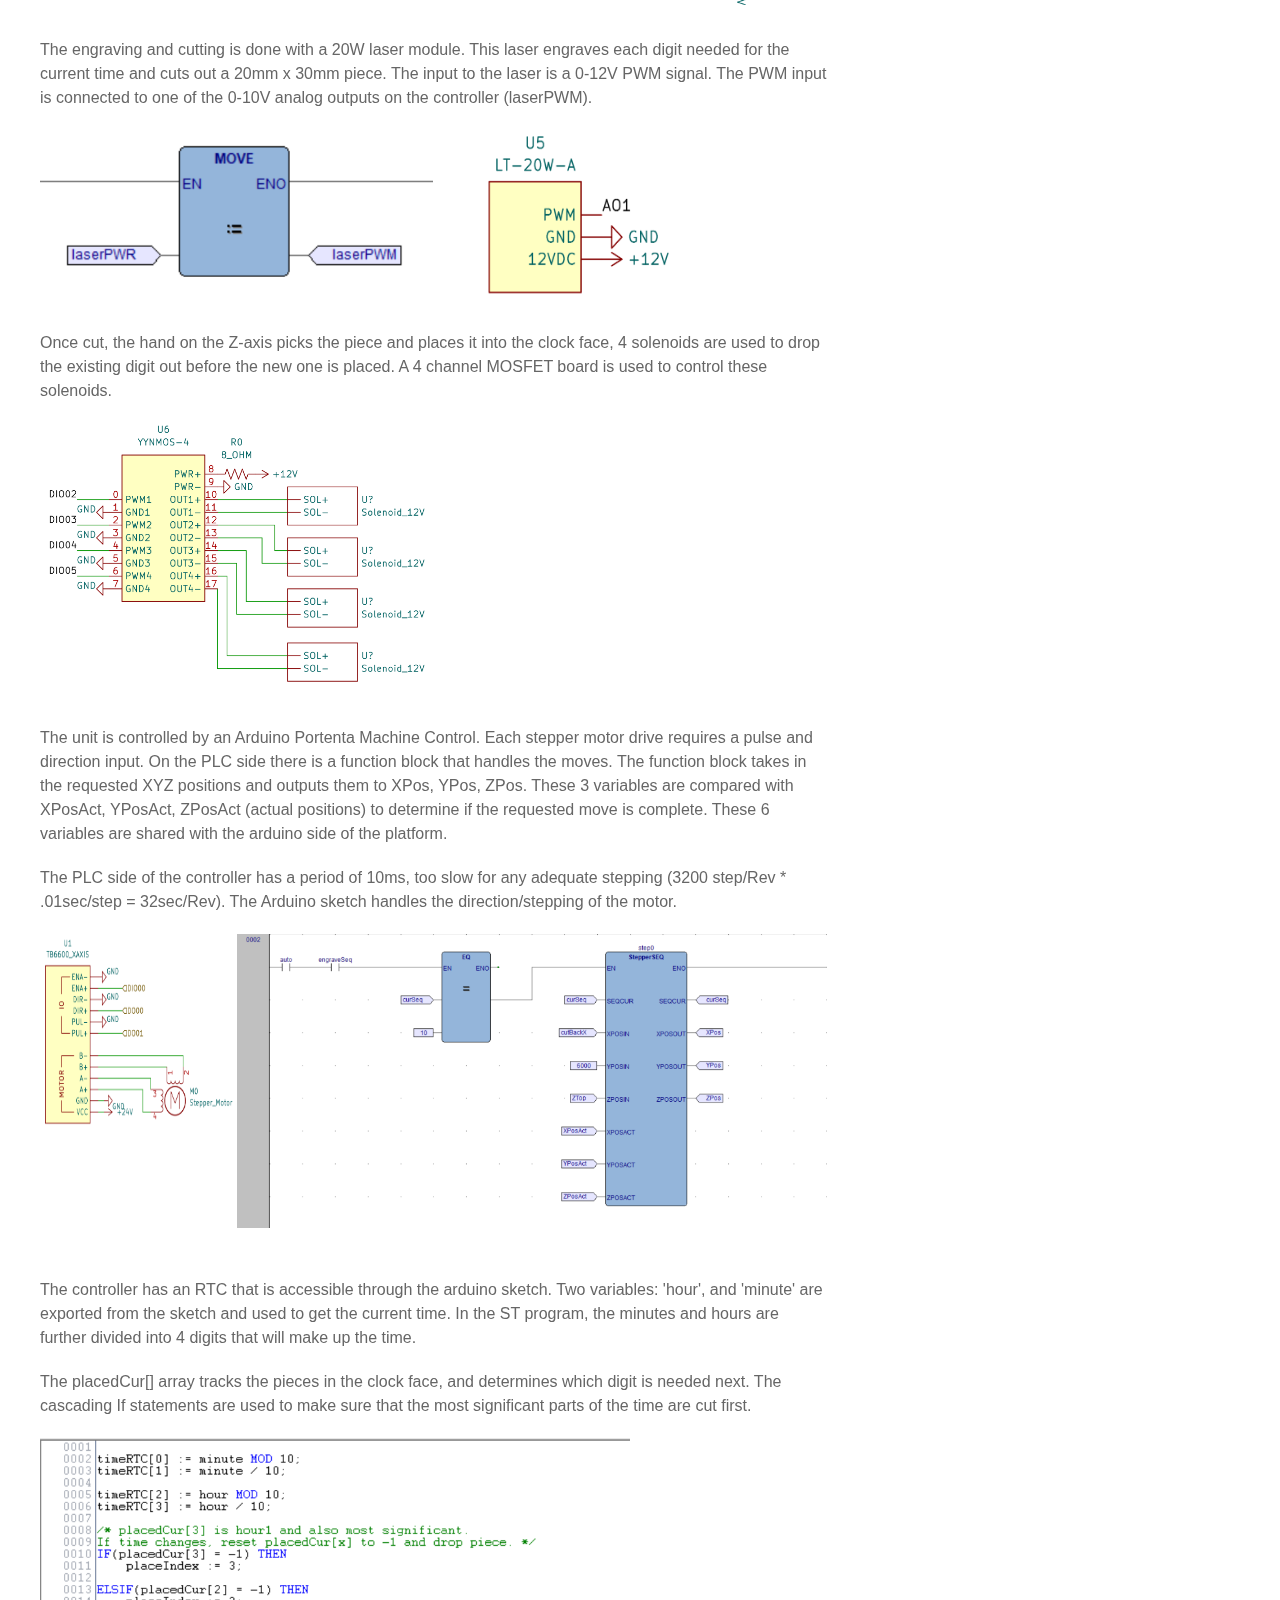
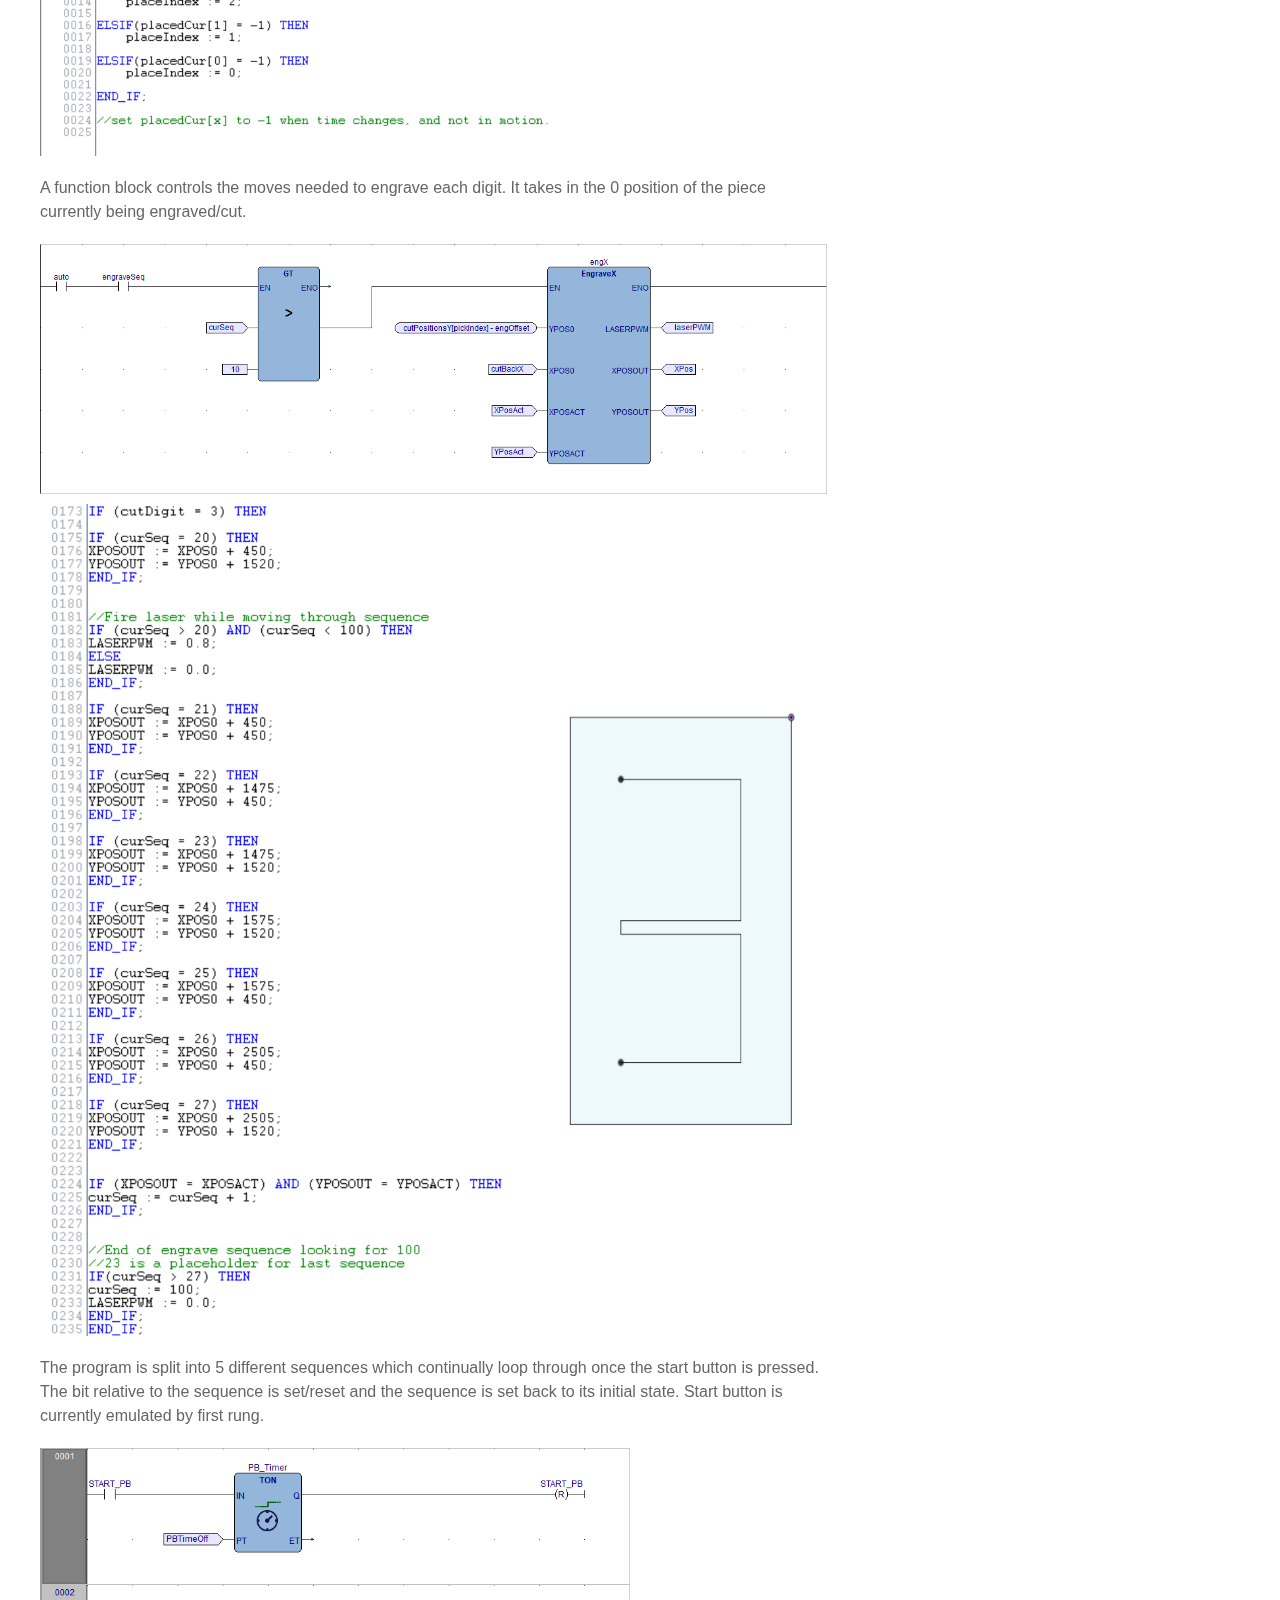
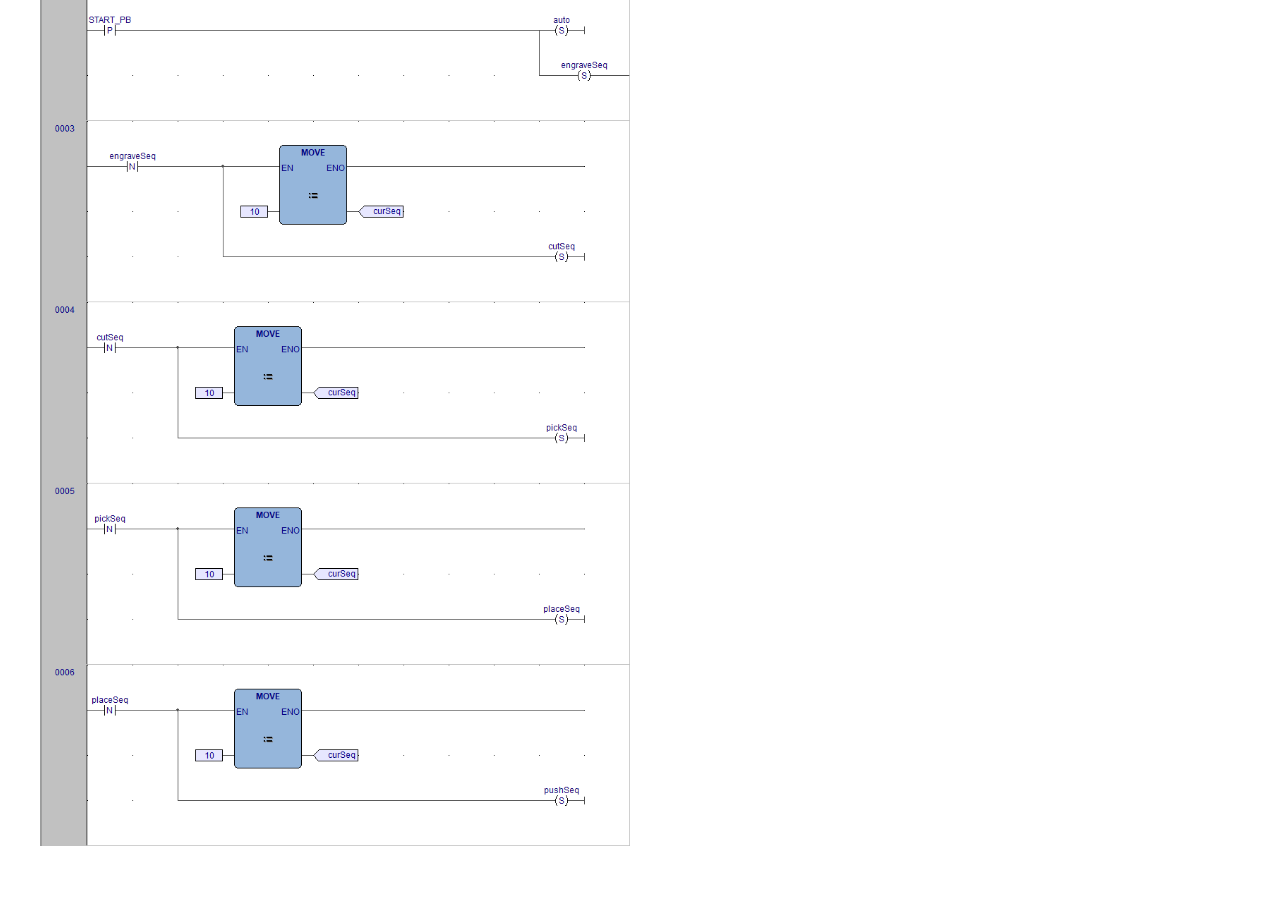
==== commit c5bff590: "12/10" ====
--- a/blog-post.html
+++ b/blog-post.html
@@ -38,7 +38,7 @@
                         <a class="uk-button uk-button-text" style="color: #075e91; margin-bottom: 20px;" href="photos.html">Photos</a>
                         </p>
                         <p>
-                        <iframe width="680" height="395" src="https://www.youtube.com/embed/GaJvw366iqg?si=TepA4JRPbXTib-j5" title="YouTube video player" 
+                        <iframe style="width:100%; height:400px" src="https://www.youtube.com/embed/GaJvw366iqg?si=TepA4JRPbXTib-j5" title="YouTube video player" 
                         frameborder="0" allow="accelerometer; autoplay; clipboard-write; encrypted-media; gyroscope; picture-in-picture; web-share" allowfullscreen></iframe>
                         </p>
 
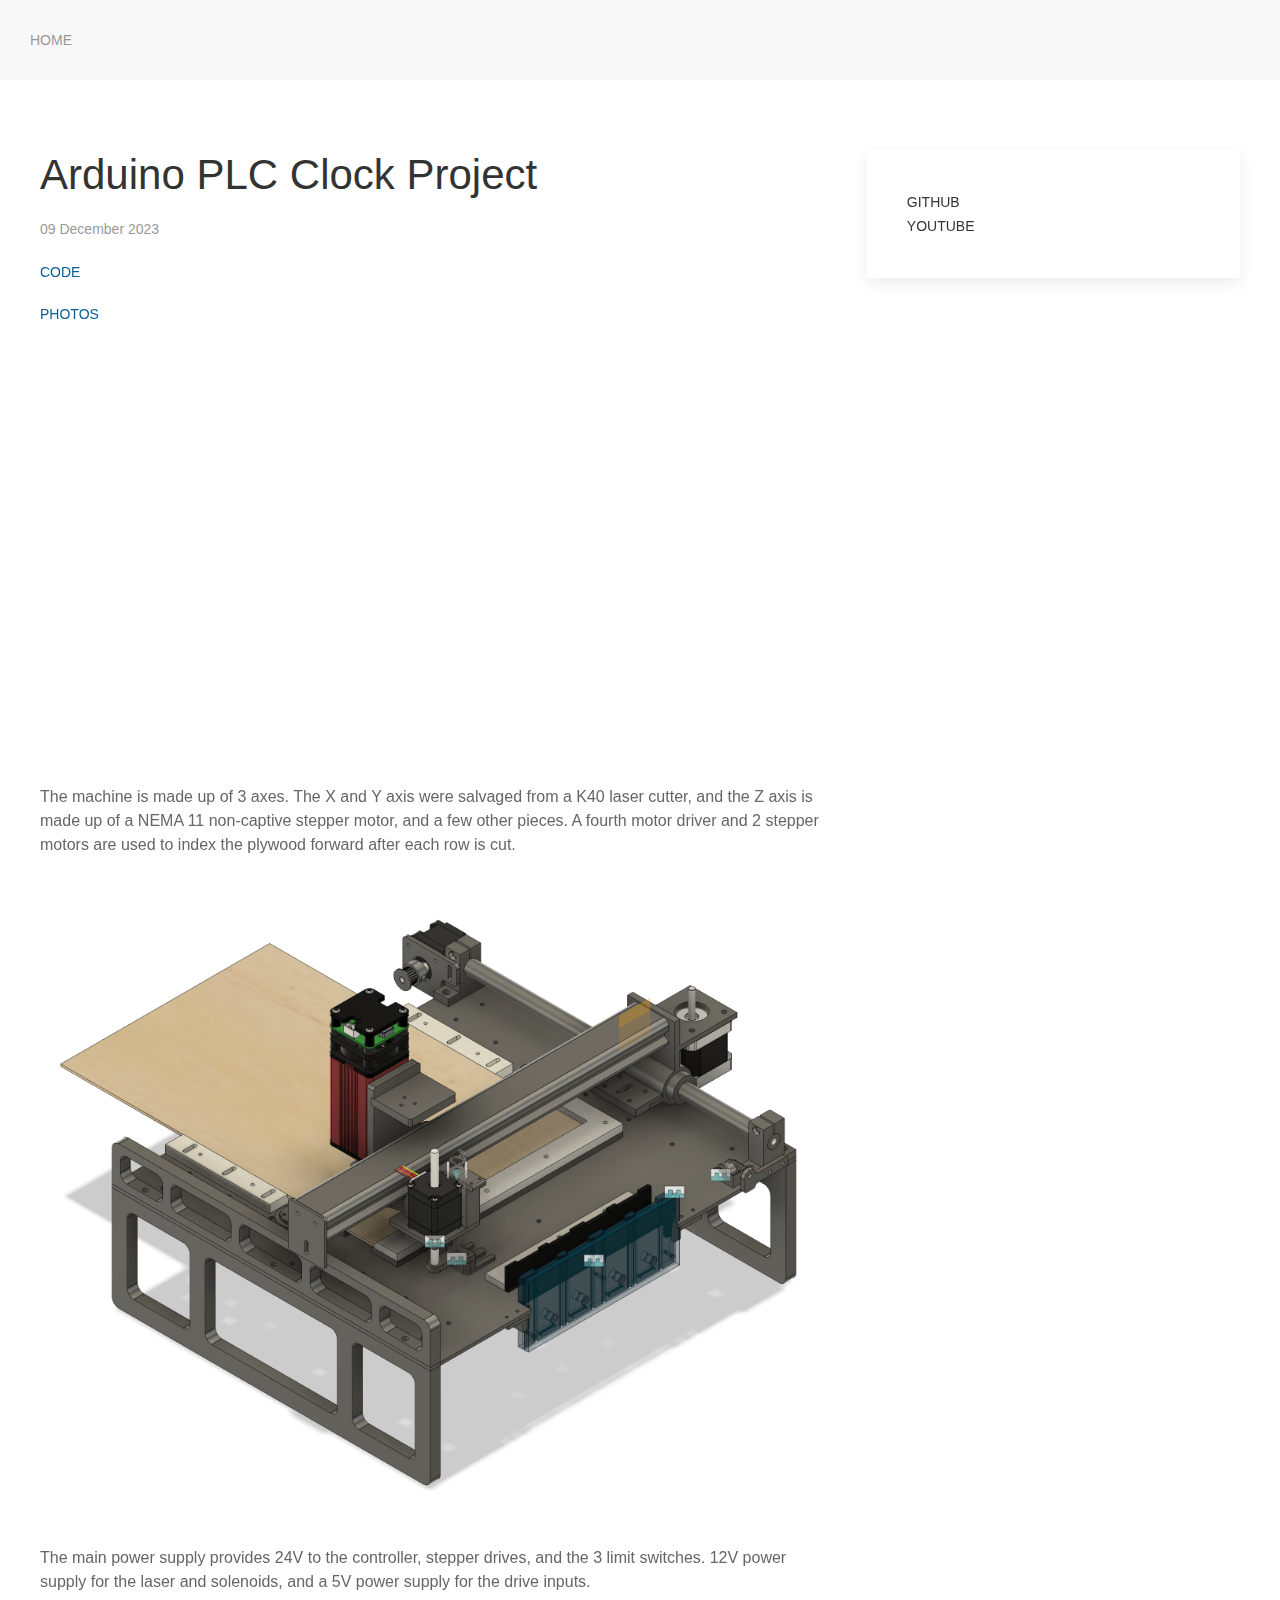
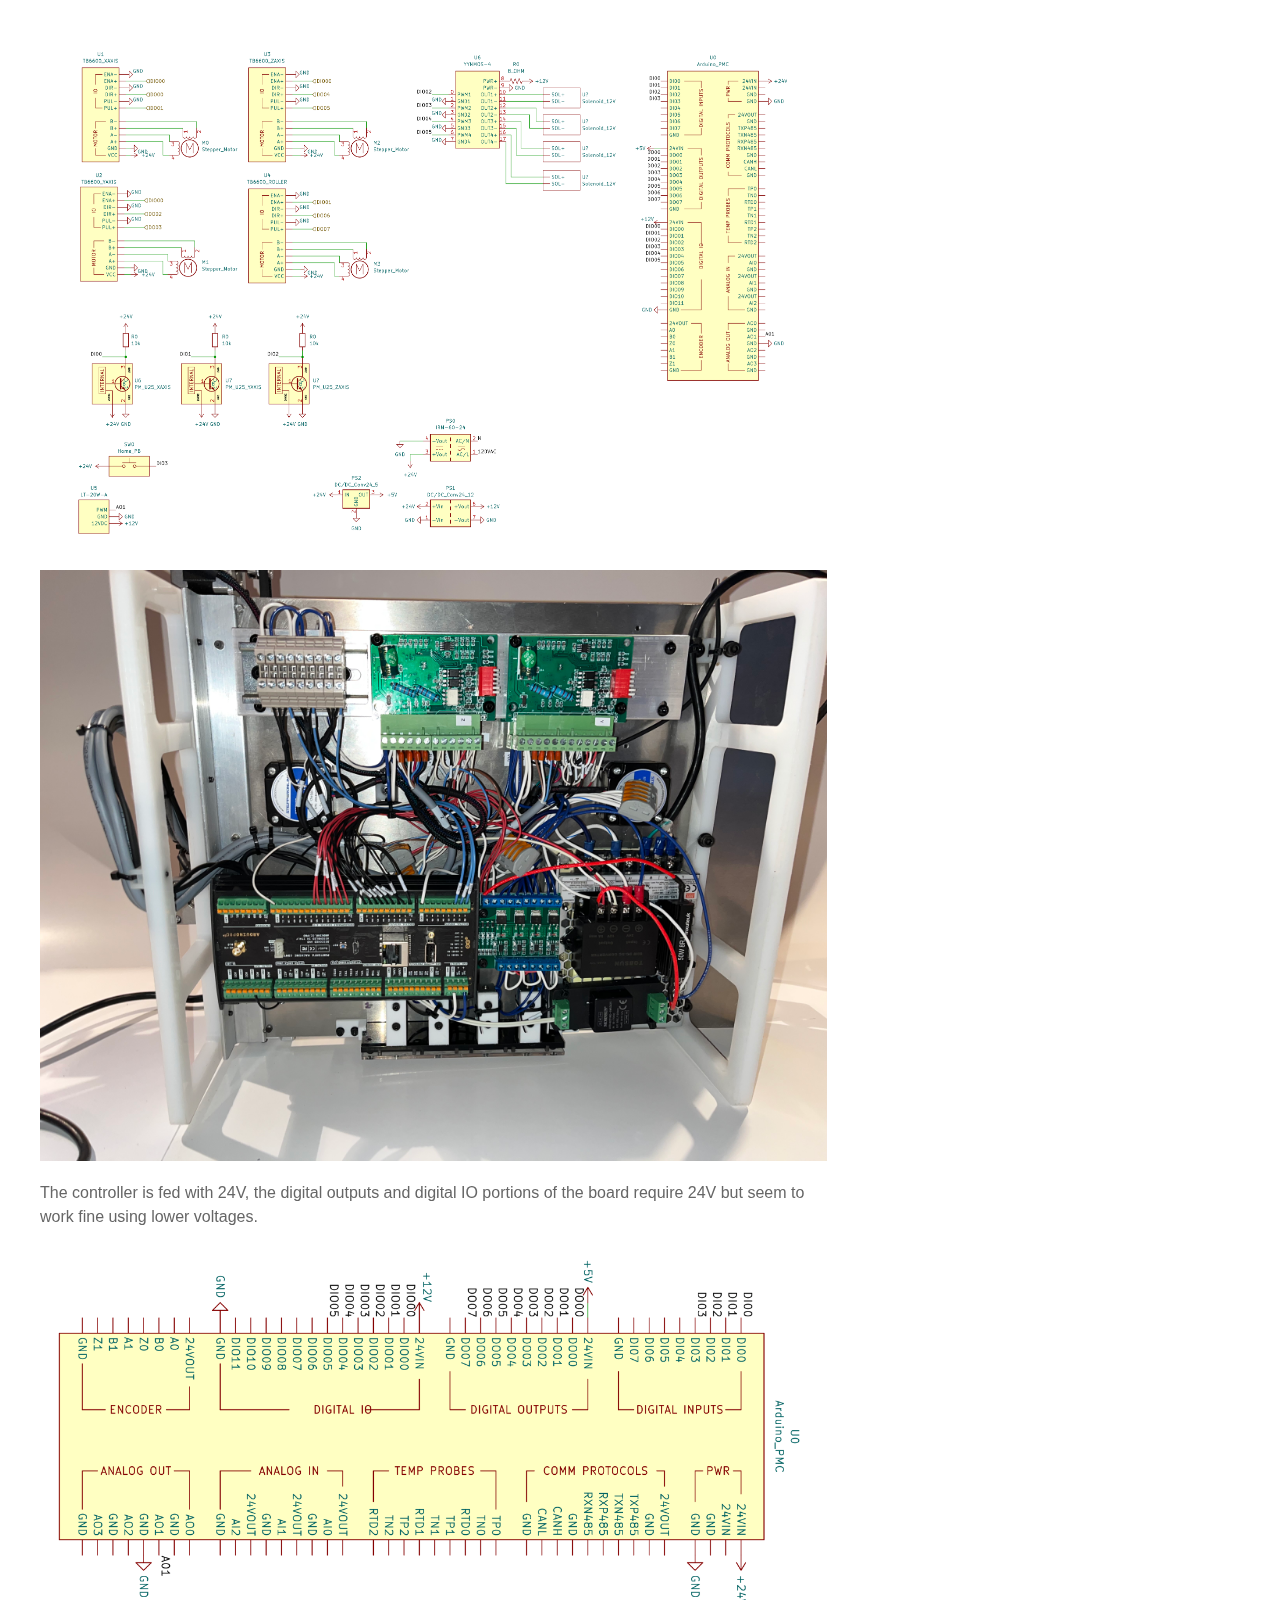
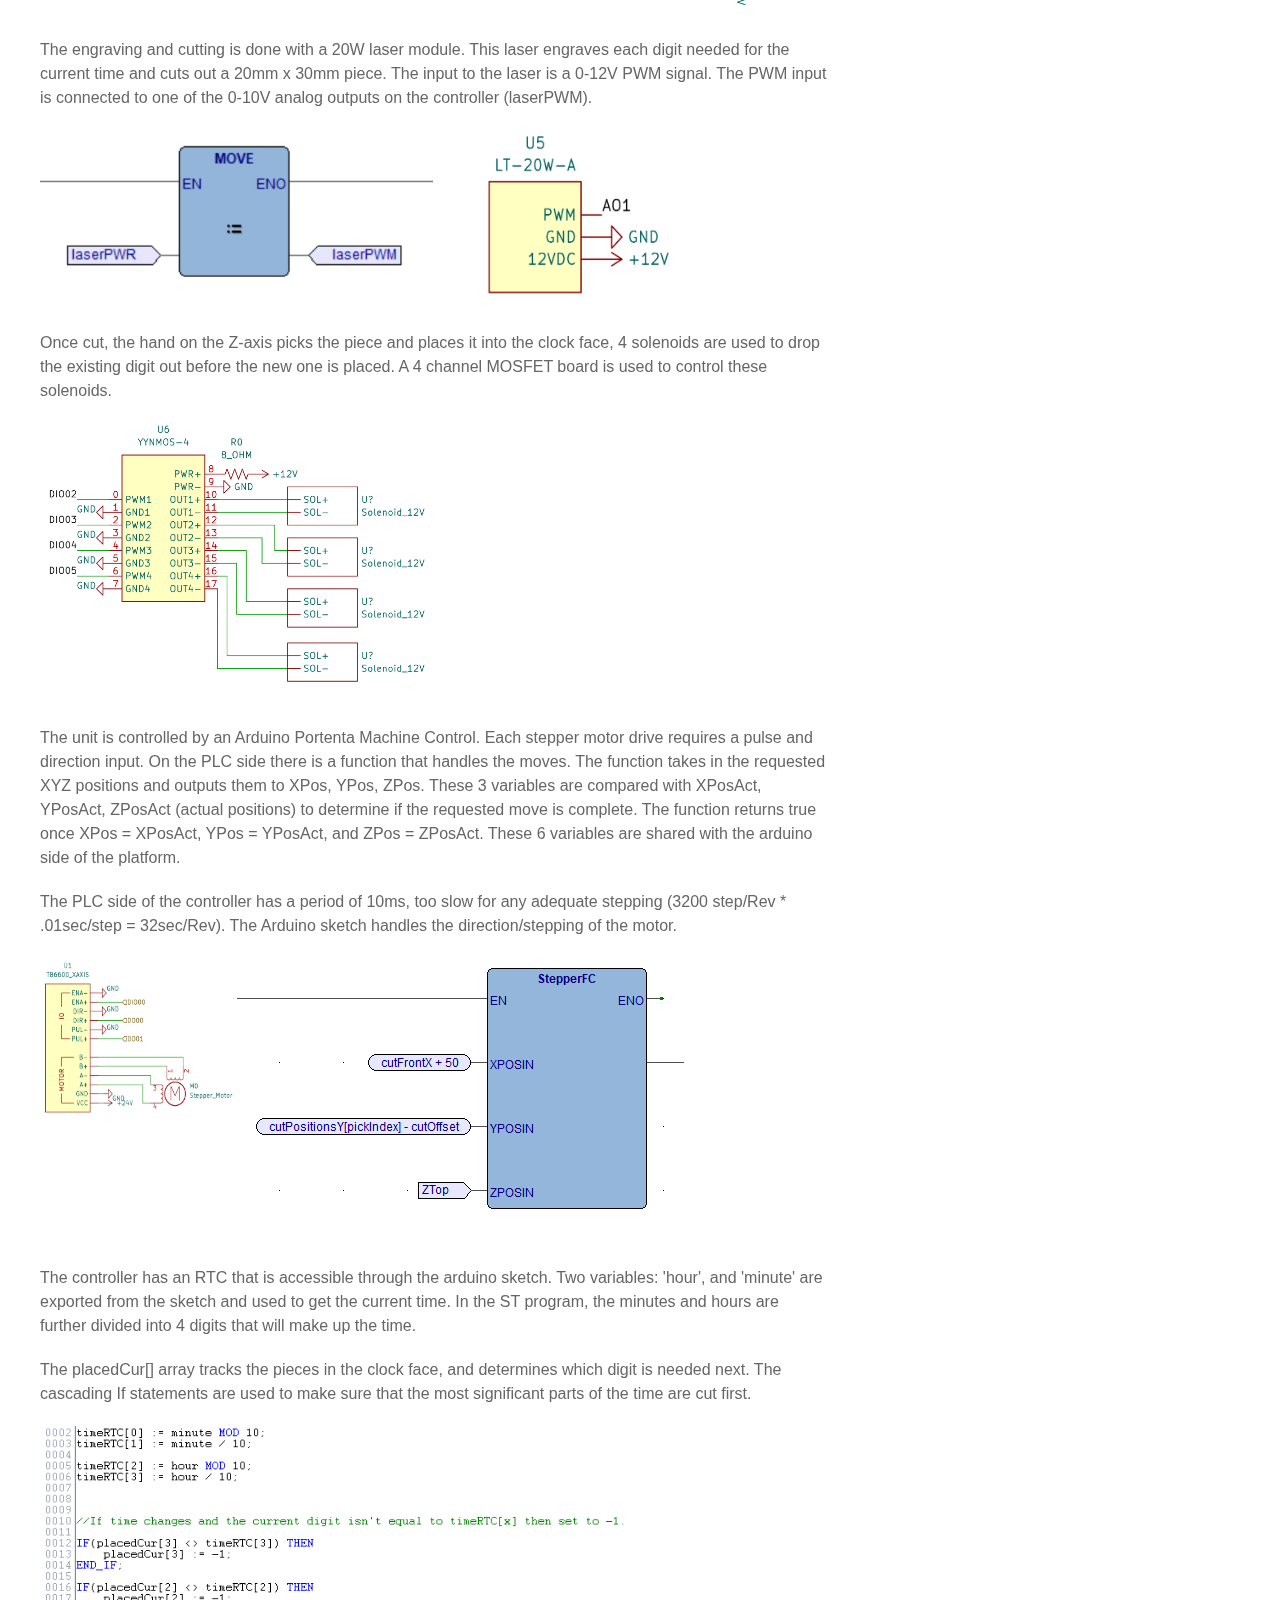
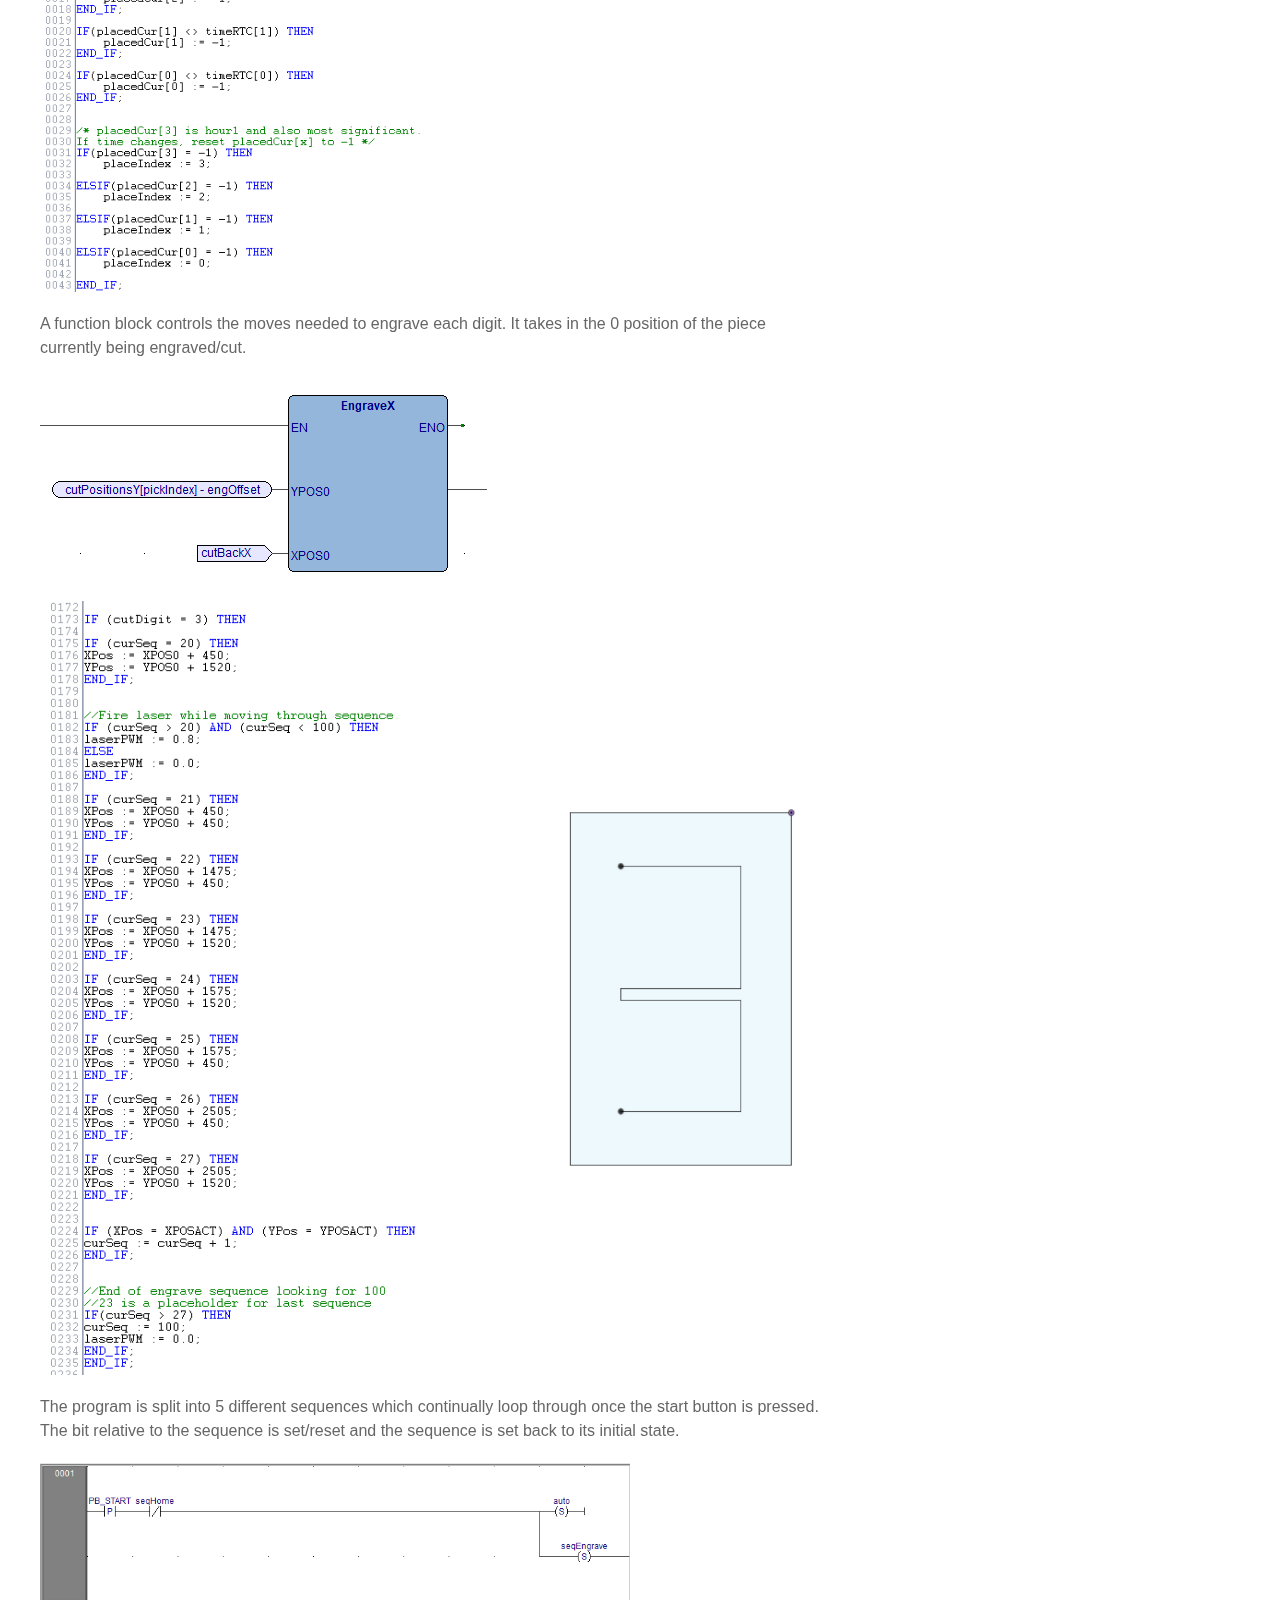
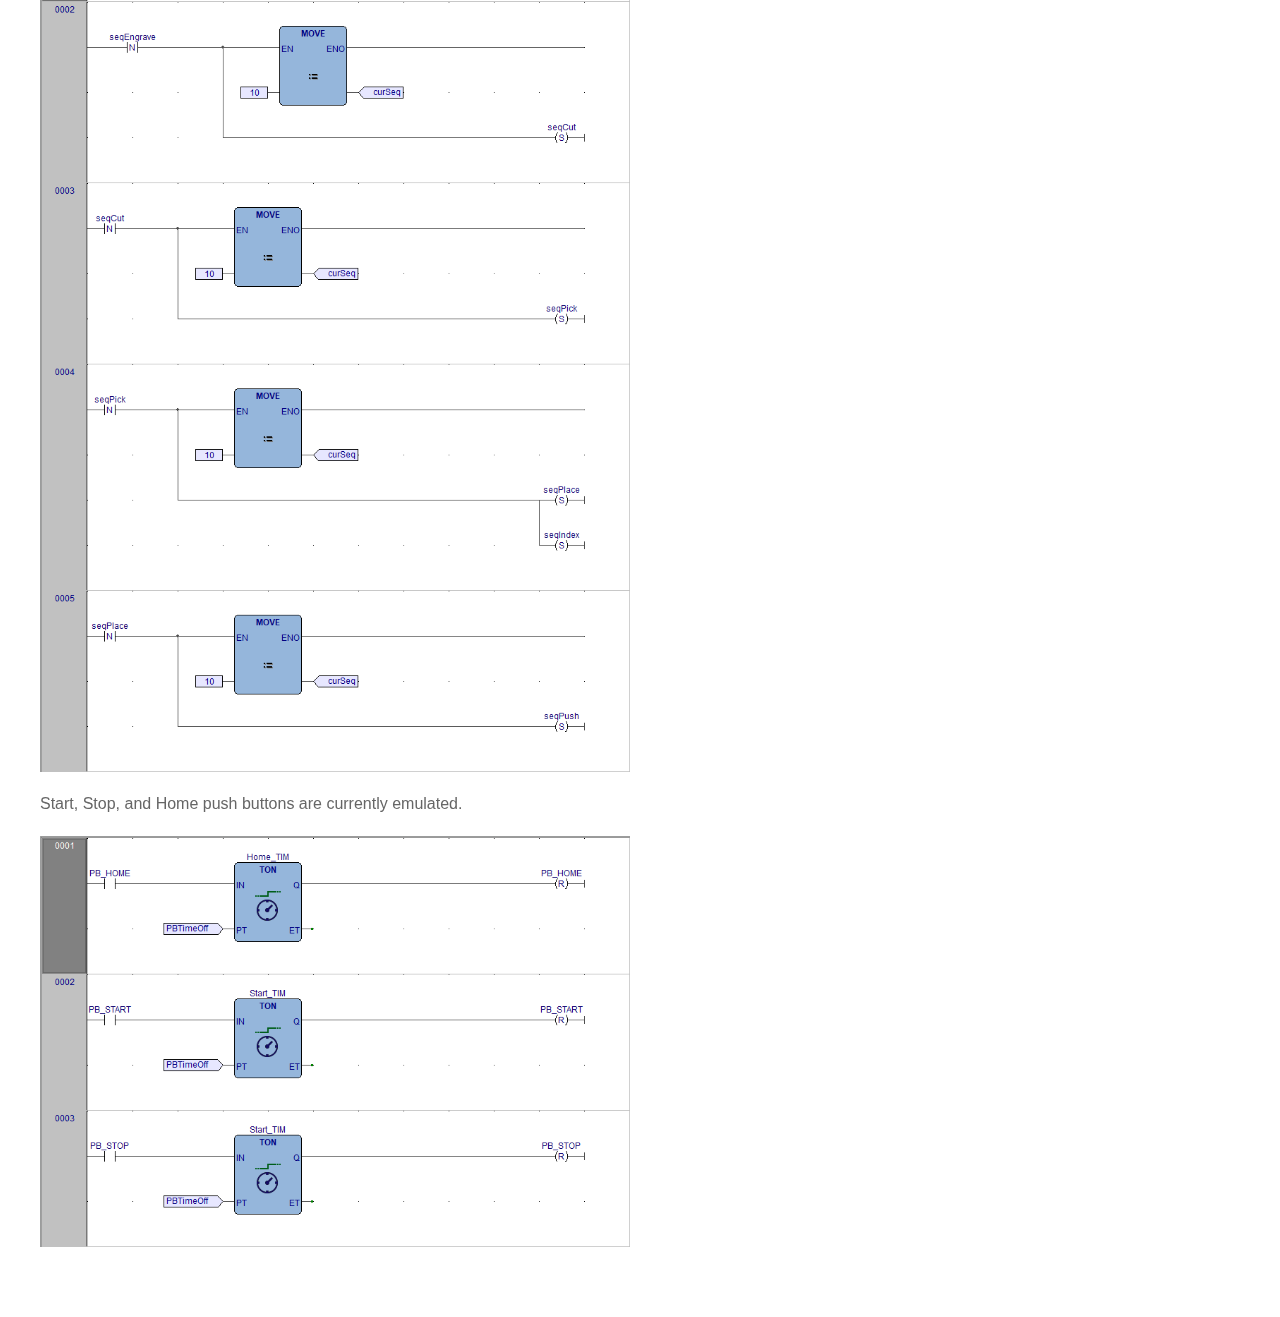
==== commit b1b365e1: "12/16" ====
--- a/blog-post.html
+++ b/blog-post.html
@@ -38,8 +38,8 @@
                         <a class="uk-button uk-button-text" style="color: #075e91; margin-bottom: 20px;" href="photos.html">Photos</a>
                         </p>
                         <p>
-                        <iframe style="width:100%; height:400px" src="https://www.youtube.com/embed/GaJvw366iqg?si=TepA4JRPbXTib-j5" title="YouTube video player" 
-                        frameborder="0" allow="accelerometer; autoplay; clipboard-write; encrypted-media; gyroscope; picture-in-picture; web-share" allowfullscreen></iframe>
+                            <iframe width="100%" height="400" src="https://www.youtube.com/embed/4y7ek1QFFVY?si=839StF6wH2eR9B4s" title="YouTube video player" 
+                            frameborder="0" allow="accelerometer; autoplay; clipboard-write; encrypted-media; gyroscope; picture-in-picture; web-share" allowfullscreen></iframe>
                         </p>
 
                         <p class="uk-text-default" style="margin-bottom: 20px" >
@@ -81,8 +81,9 @@
 
                         <p class="uk-text-default" style="margin-bottom: 20px">
                             The unit is controlled by an Arduino Portenta Machine Control. Each stepper motor drive requires a pulse and direction input.
-                            On the PLC side there is a function block that handles the moves. The function block takes in the requested XYZ positions and outputs them to
-                            XPos, YPos, ZPos. These 3 variables are compared with XPosAct, YPosAct, ZPosAct (actual positions) to determine if the  requested move is complete.
+                            On the PLC side there is a function that handles the moves. The function takes in the requested XYZ positions and outputs them to
+                            XPos, YPos, ZPos. These 3 variables are compared with XPosAct, YPosAct, ZPosAct (actual positions) to determine if the  requested move is complete. The function
+                            returns true once XPos = XPosAct, YPos = YPosAct, and ZPos = ZPosAct. 
                             These 6 variables are shared with the arduino side of the platform.
                         </p>
 
@@ -99,7 +100,7 @@
 
                         <div style="display: flex; margin-bottom: 50px;">
                             <img src="img/steppersch.png" style="max-width: 25%; margin-bottom: 100px;">
-                            <img src="img/stepperSeq.png" style="max-width: 75%;">
+                            <img src="img/stepfunction.png" style="max-width: 75%;">
                         </div>
 
 
@@ -131,7 +132,7 @@
 
                           </p>
 
-                        <img src="img/engrave1.png" style="margin-bottom: 10px;">
+                        <img src="img/engraveFunction.png" style="margin-bottom: 10px;">
 
                         <div style="display: flex;">
                             <img src="img/engrave3.png" style="max-width: 60%; max-height: 50%; margin-right: 50px;">
@@ -141,15 +142,18 @@
 
                         <p class="uk-text-default" style="margin-bottom: 20px">
                             The program is split into 5 different sequences which continually loop through once the start button is pressed. The bit relative to the sequence is set/reset and the
-                            sequence is set back to its initial state. Start button is currently emulated by first rung.
+                            sequence is set back to its initial state.
                         </p>
 
 
                         <img src="img/sched2.png" style="max-width: 75%; margin-bottom: 0px;">
 
 
+                        <p class="uk-text-default" style="margin-bottom: 20px">
+                            Start, Stop, and Home push buttons are currently emulated.
+                        </p>
 
-
+                        <img src="img/pb.png" style="max-width: 75%; margin-bottom: 0px;">
 
 
 
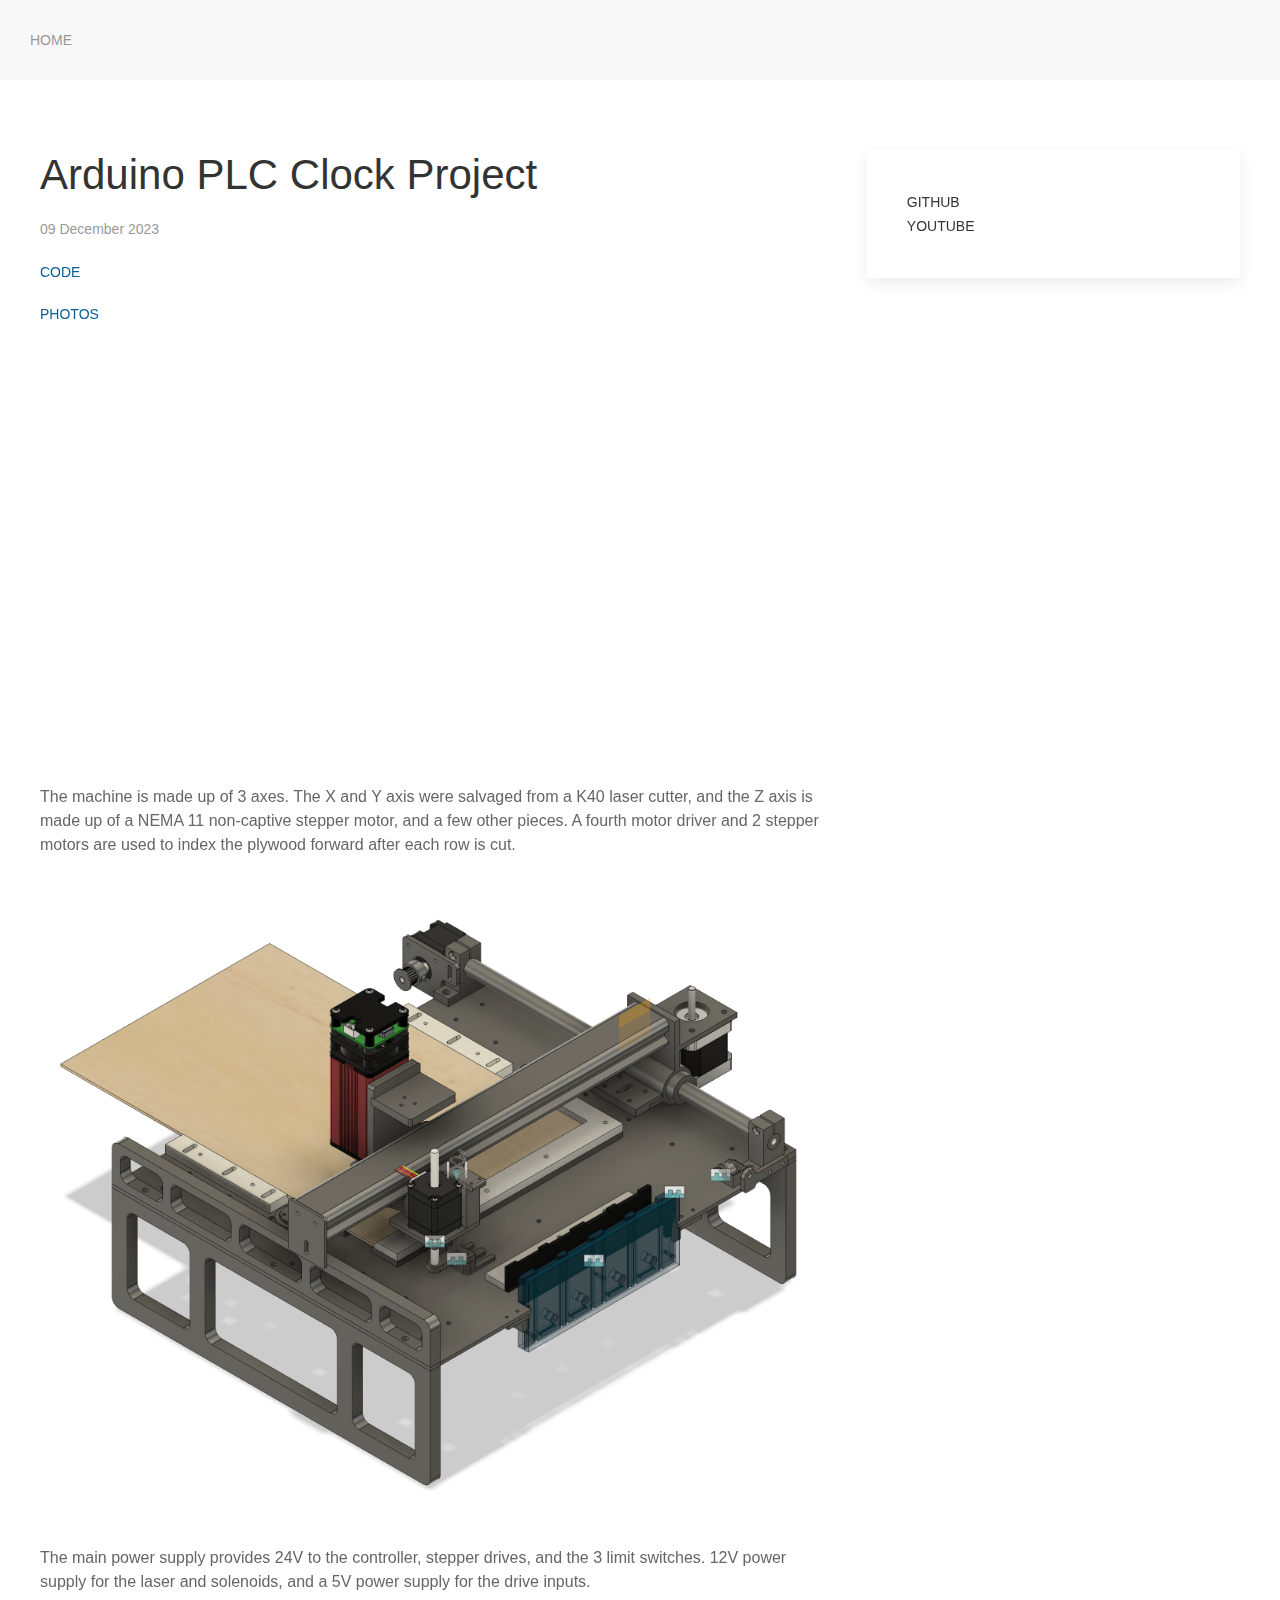
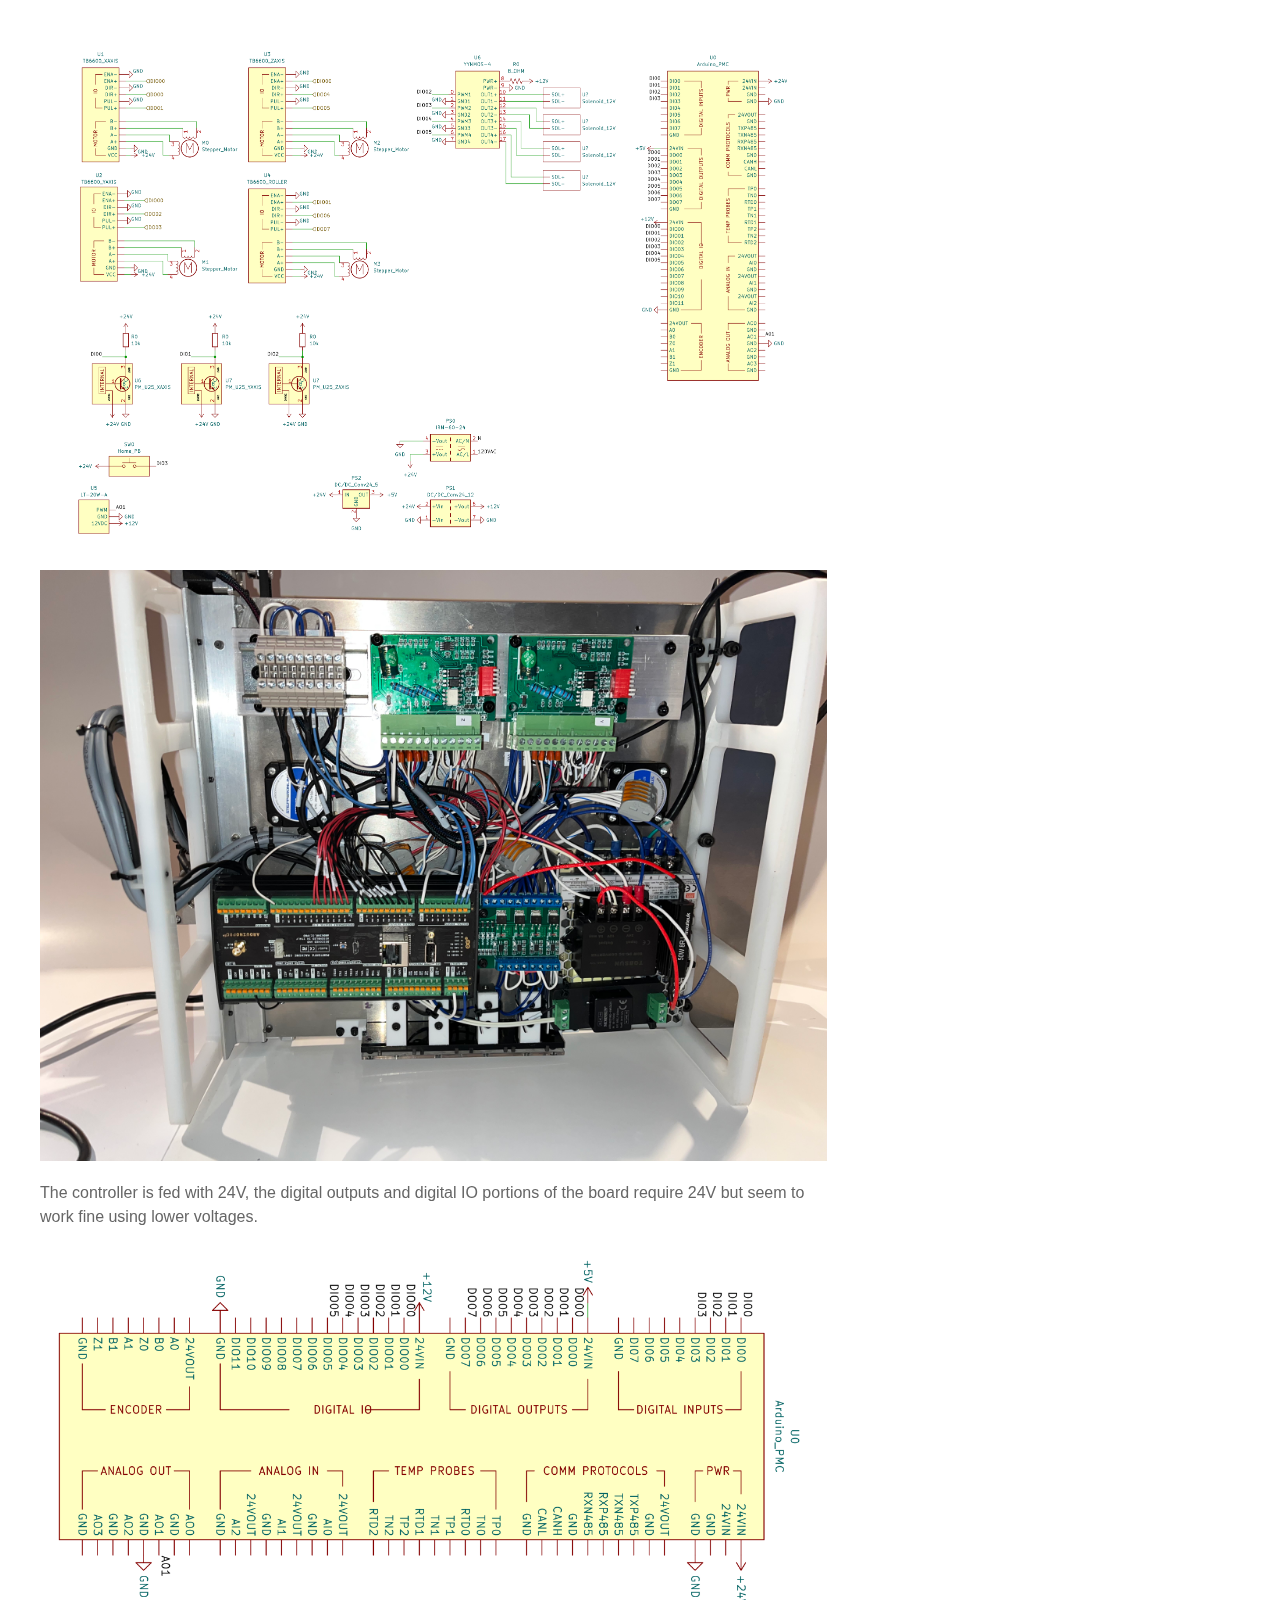
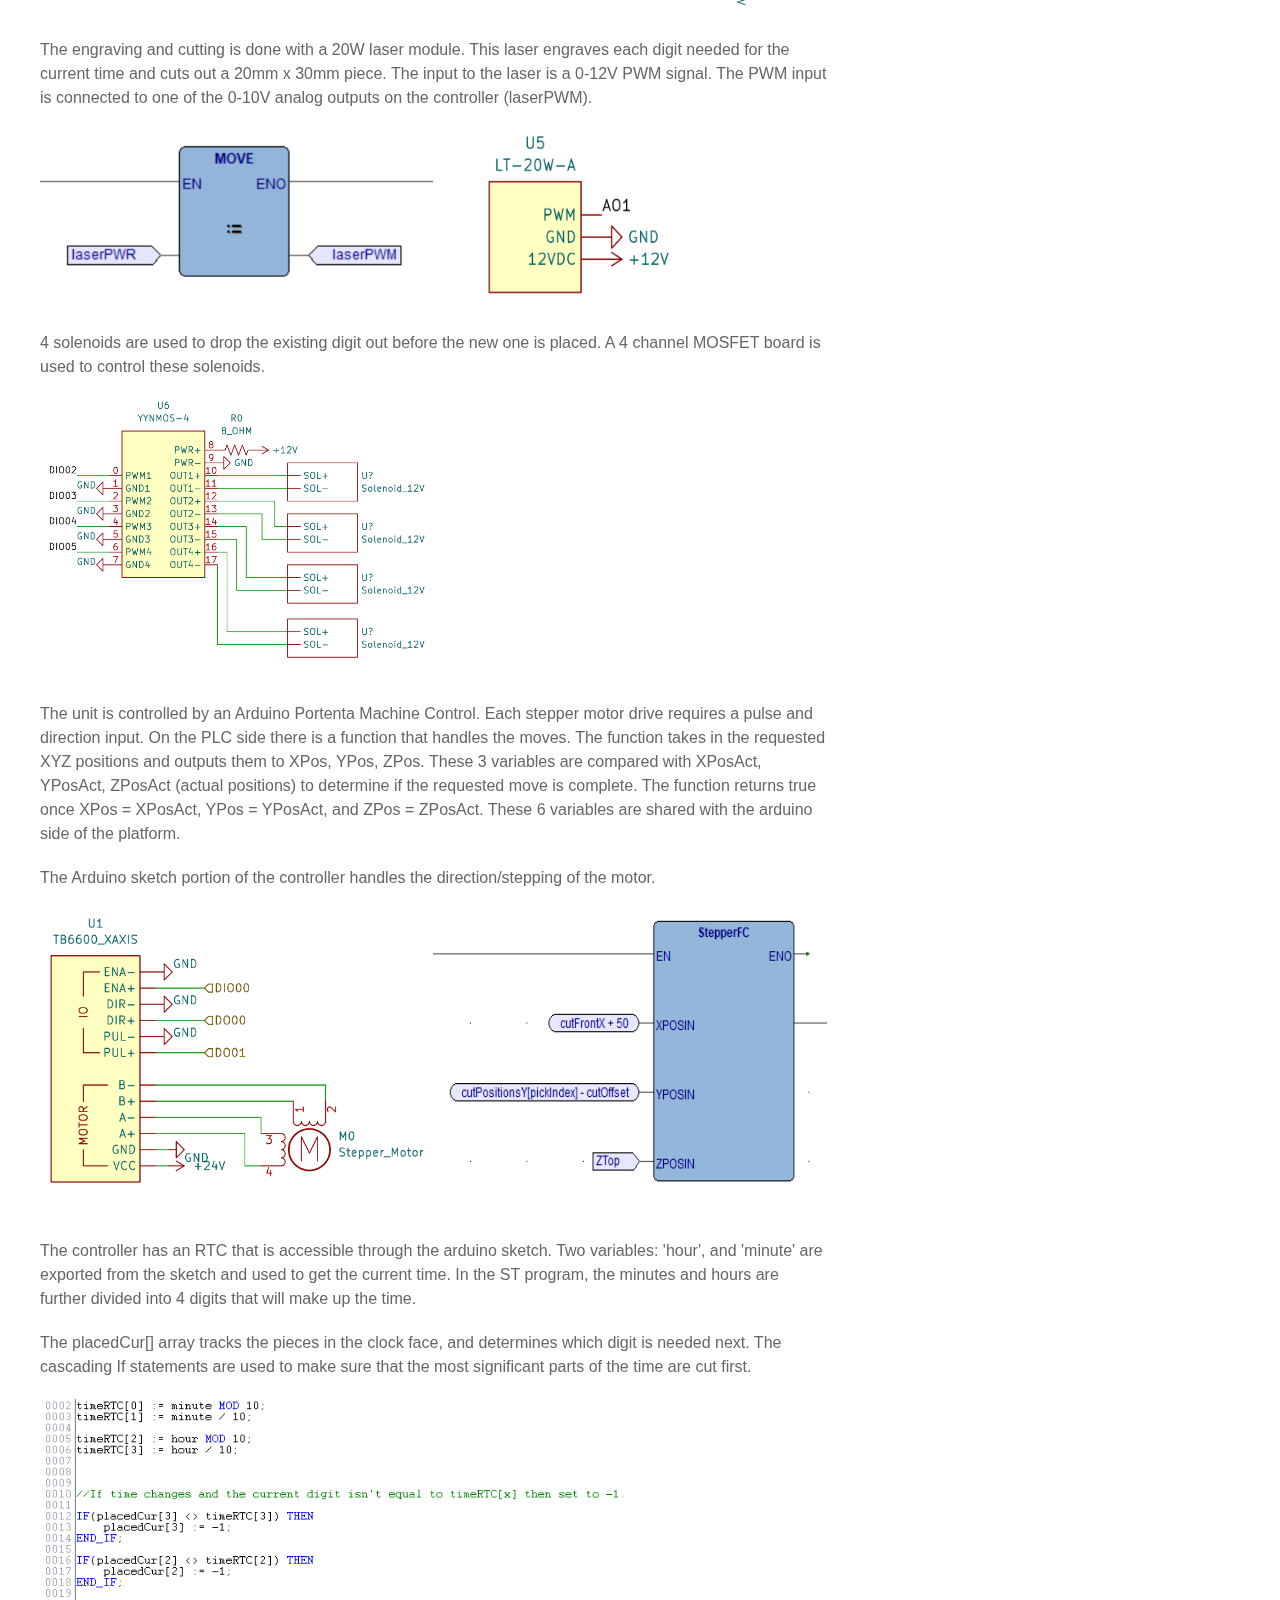
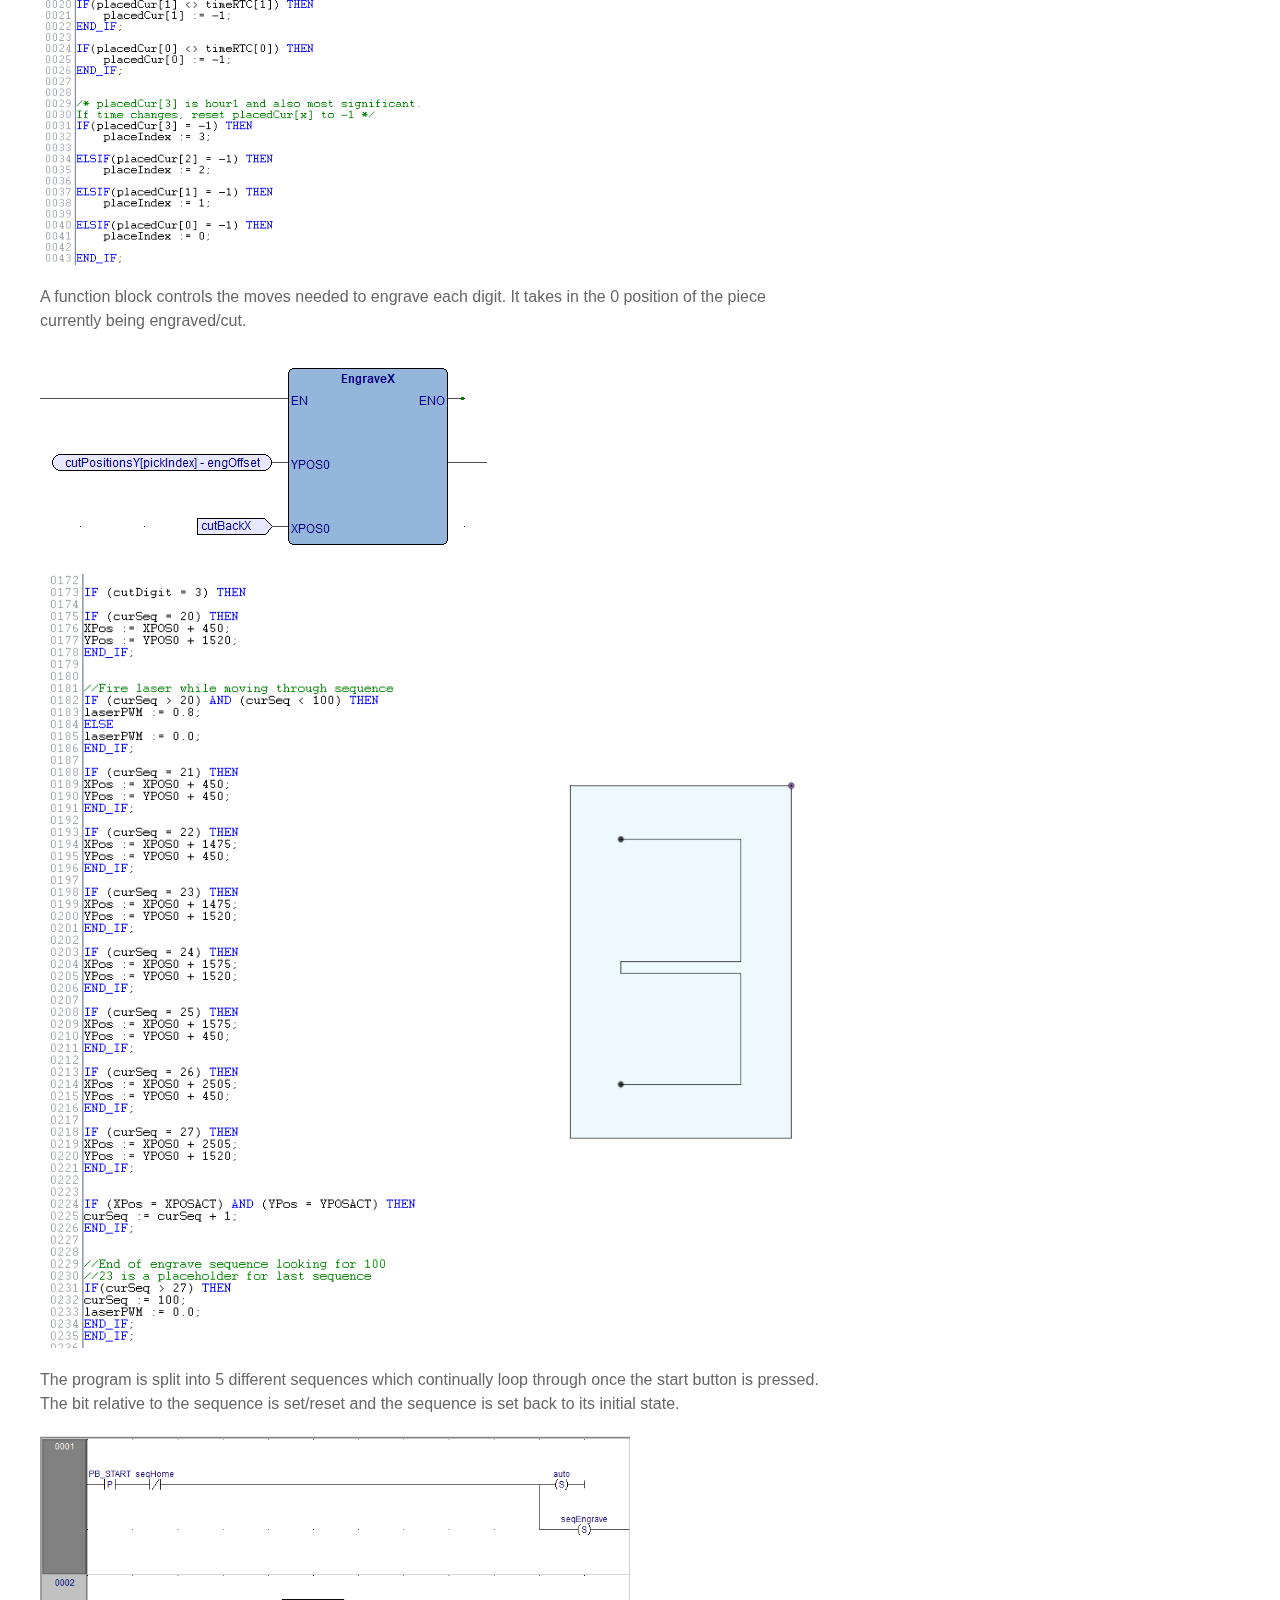
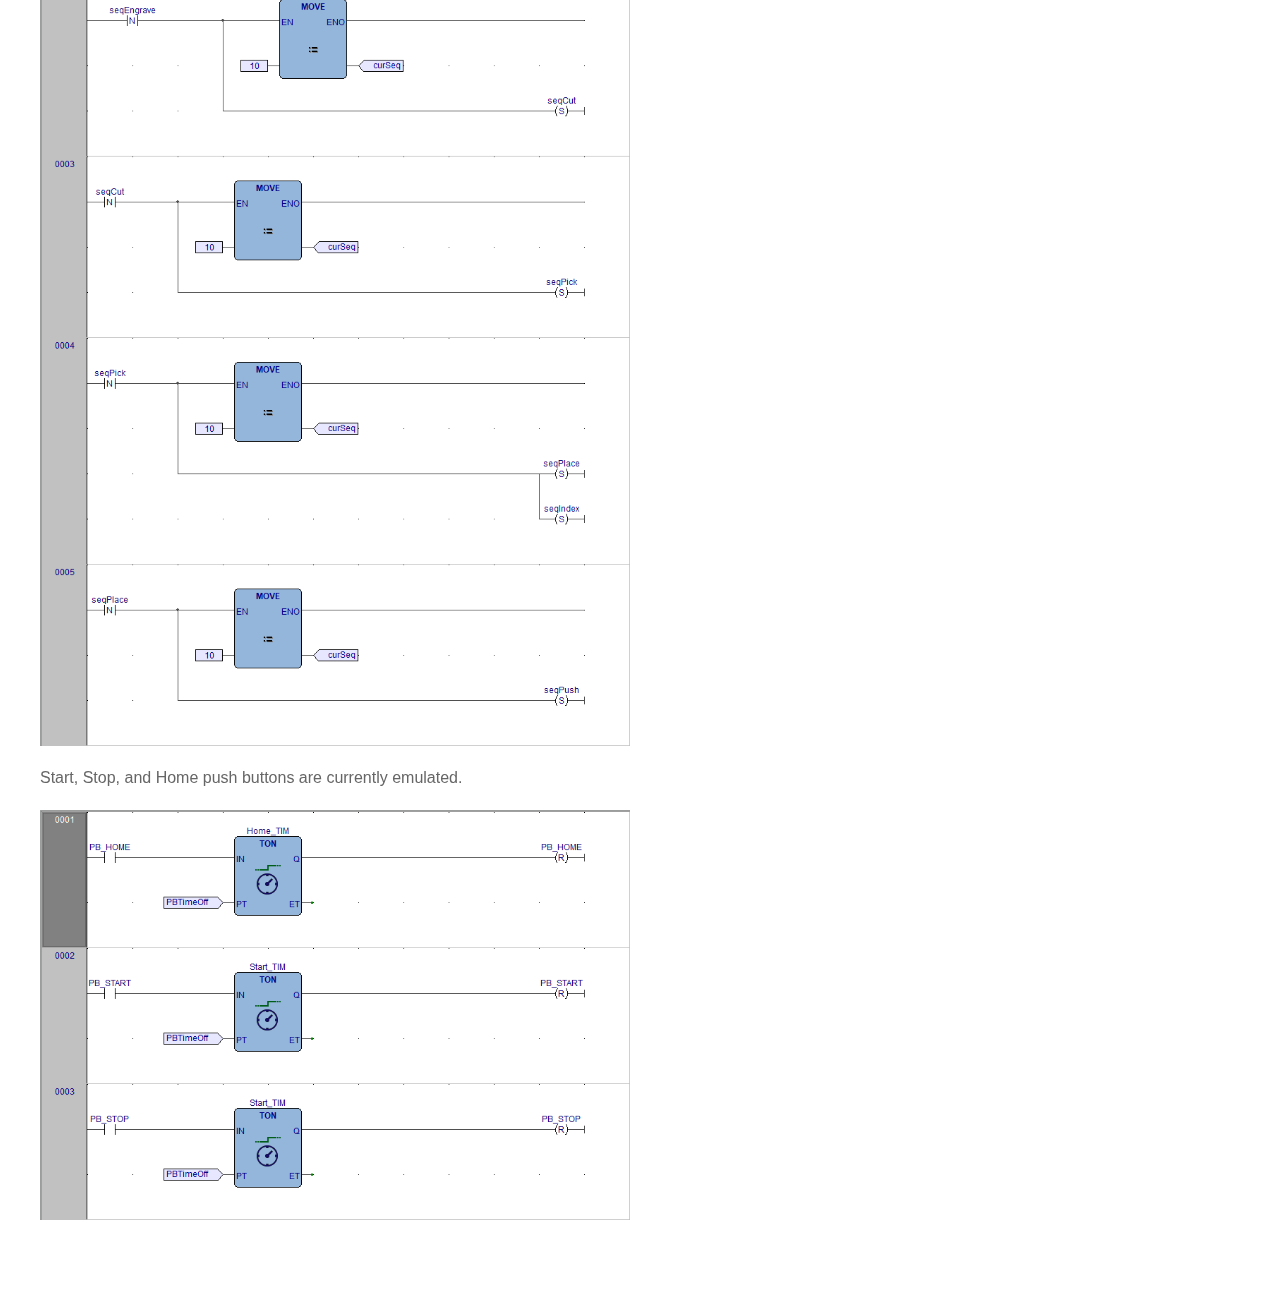
==== commit 8e6b63e3: "12/16-2" ====
--- a/blog-post.html
+++ b/blog-post.html
@@ -73,7 +73,7 @@
                         </div>
 
                         <p class="uk-text-default" style="margin-bottom: 20px">
-                            Once cut, the hand on the Z-axis picks the piece and places it into the clock face, 4 solenoids are used to drop the existing digit out before the new one is placed.
+                            4 solenoids are used to drop the existing digit out before the new one is placed.
                             A 4 channel MOSFET board is used to control these solenoids.
                         </p>
                         <img src="img/solrelay.png" width="50%">
@@ -91,16 +91,16 @@
                         <p class="uk-text-default" style="margin-bottom: 20px">
 
 
-                            The PLC side of the controller has a period of 10ms, too slow for any adequate stepping (3200 step/Rev * .01sec/step = 32sec/Rev).
-                            The Arduino sketch handles the direction/stepping of the motor.
+                            
+                            The Arduino sketch portion of the controller handles the direction/stepping of the motor.
 
                         </p>
 
                   
 
                         <div style="display: flex; margin-bottom: 50px;">
-                            <img src="img/steppersch.png" style="max-width: 25%; margin-bottom: 100px;">
-                            <img src="img/stepfunction.png" style="max-width: 75%;">
+                            <img src="img/steppersch.png" style="max-width: 50%;">
+                            <img src="img/stepfunction.png" style="max-width: 50%;">
                         </div>
 
 
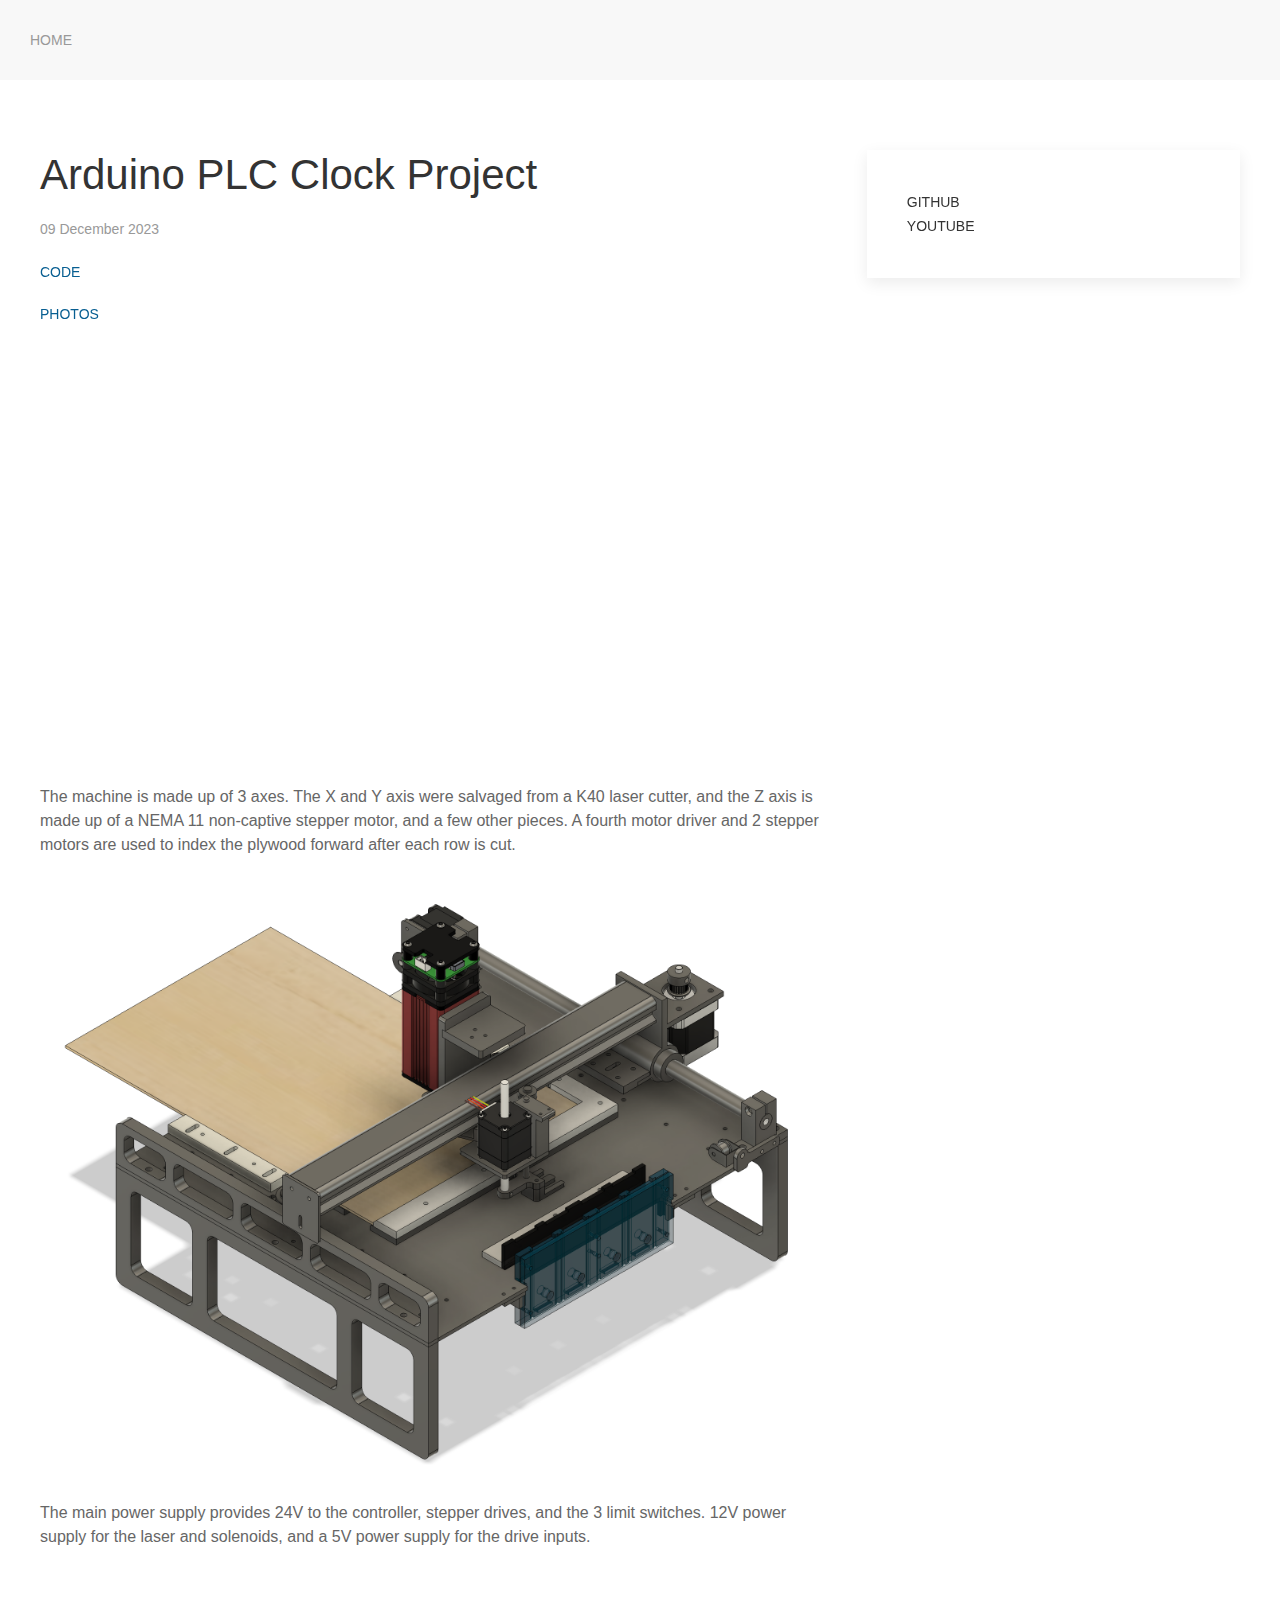
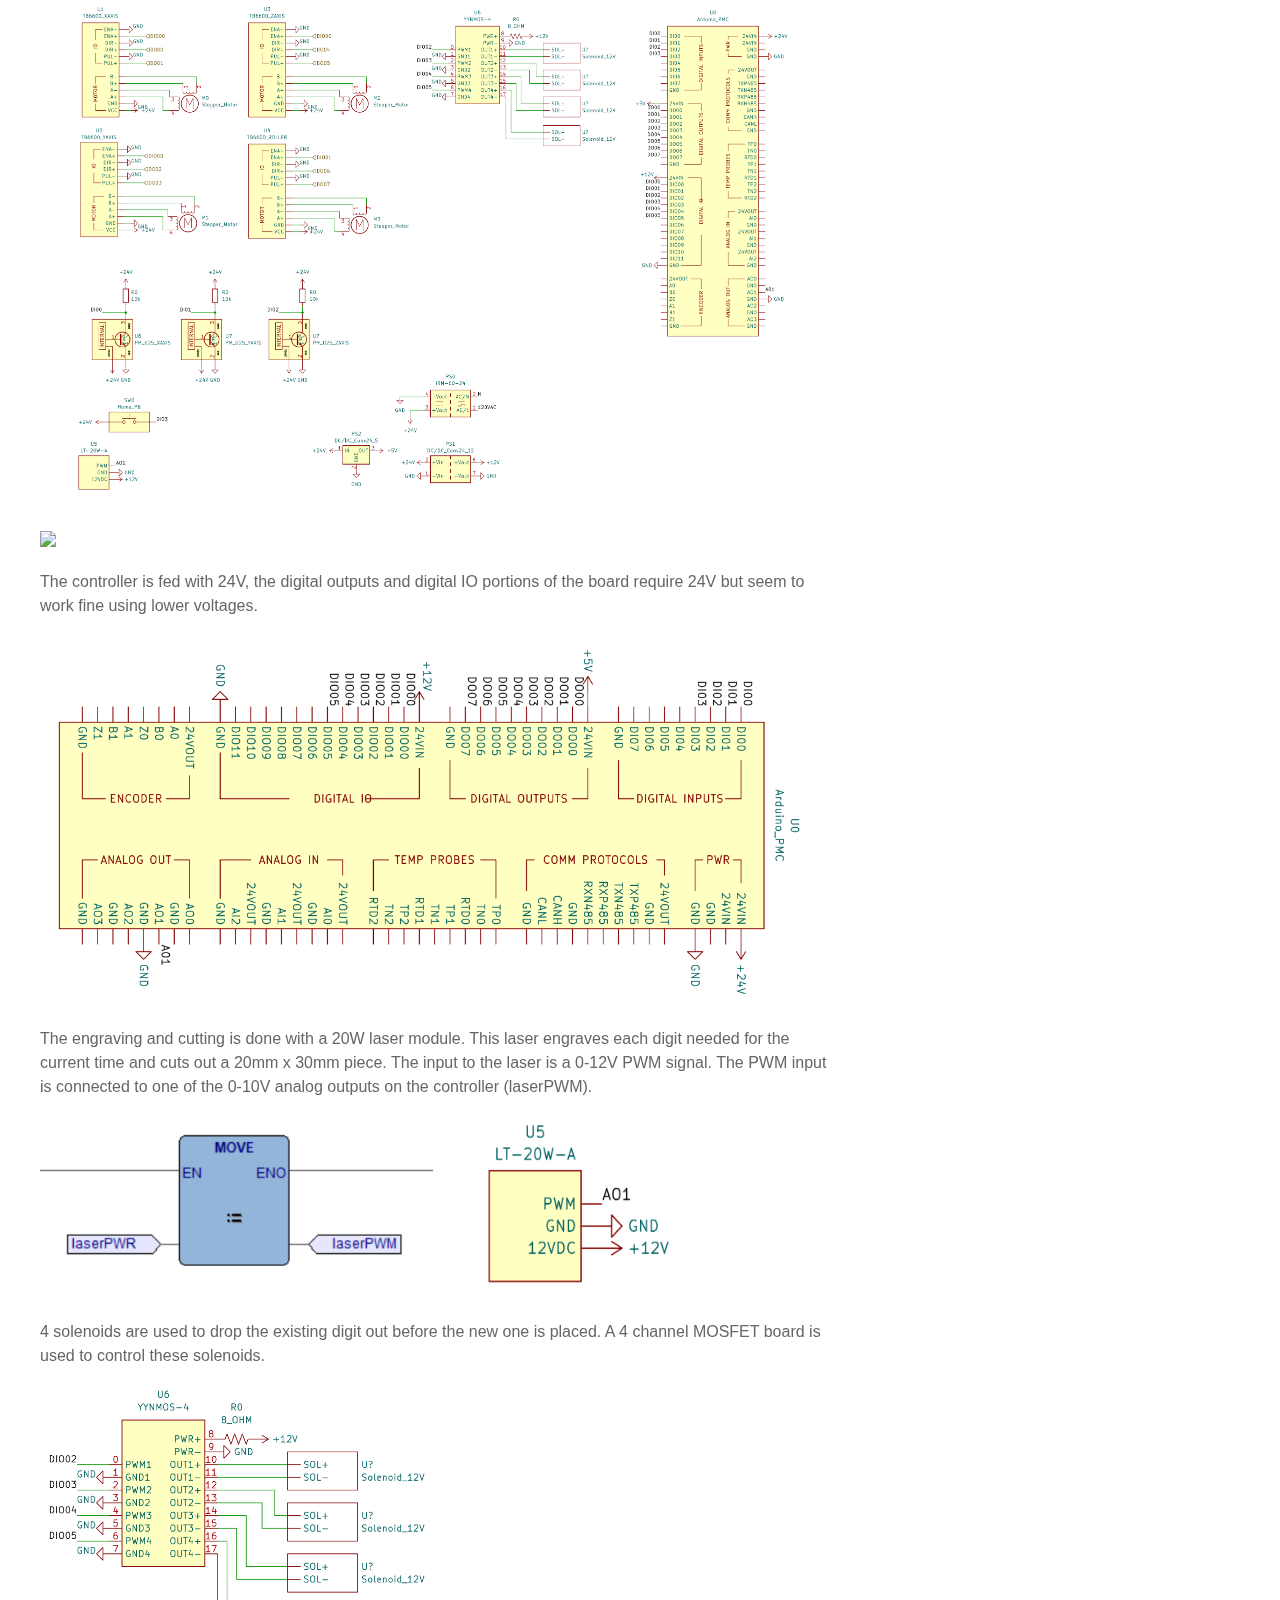
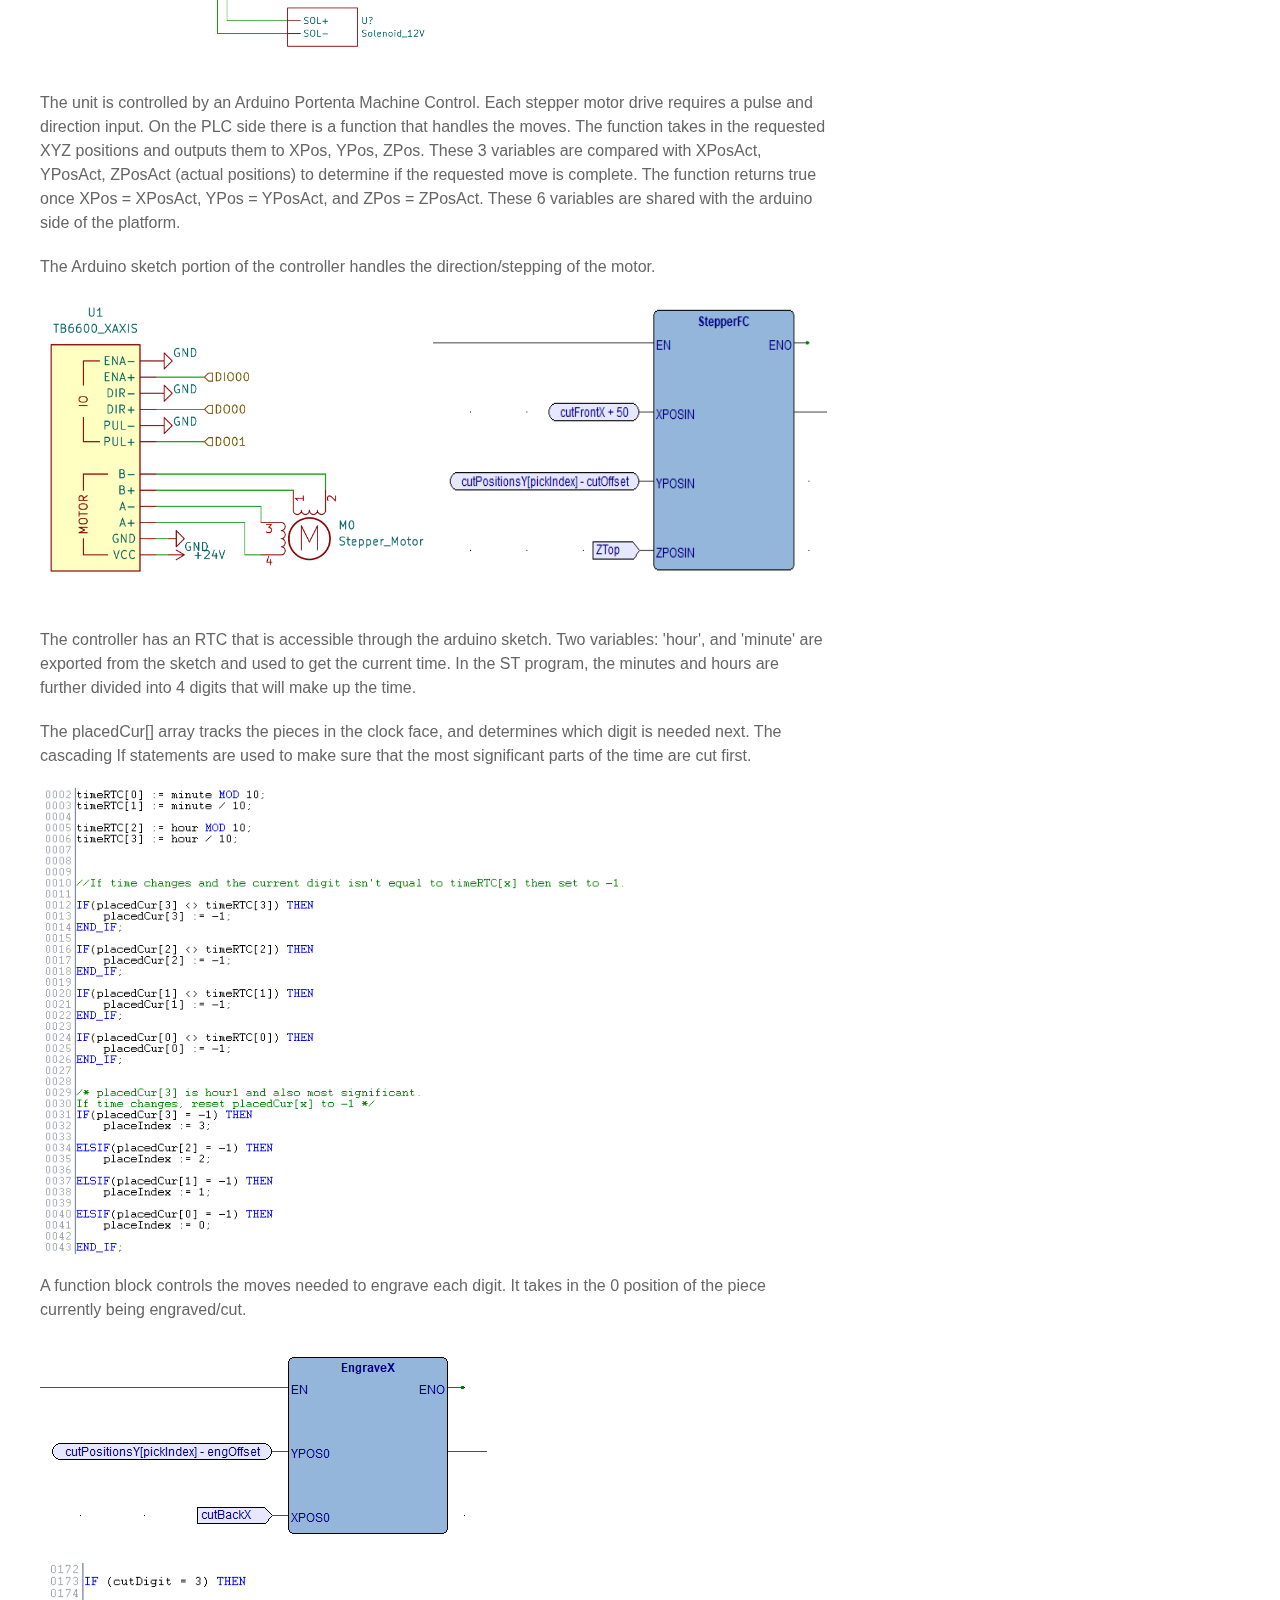
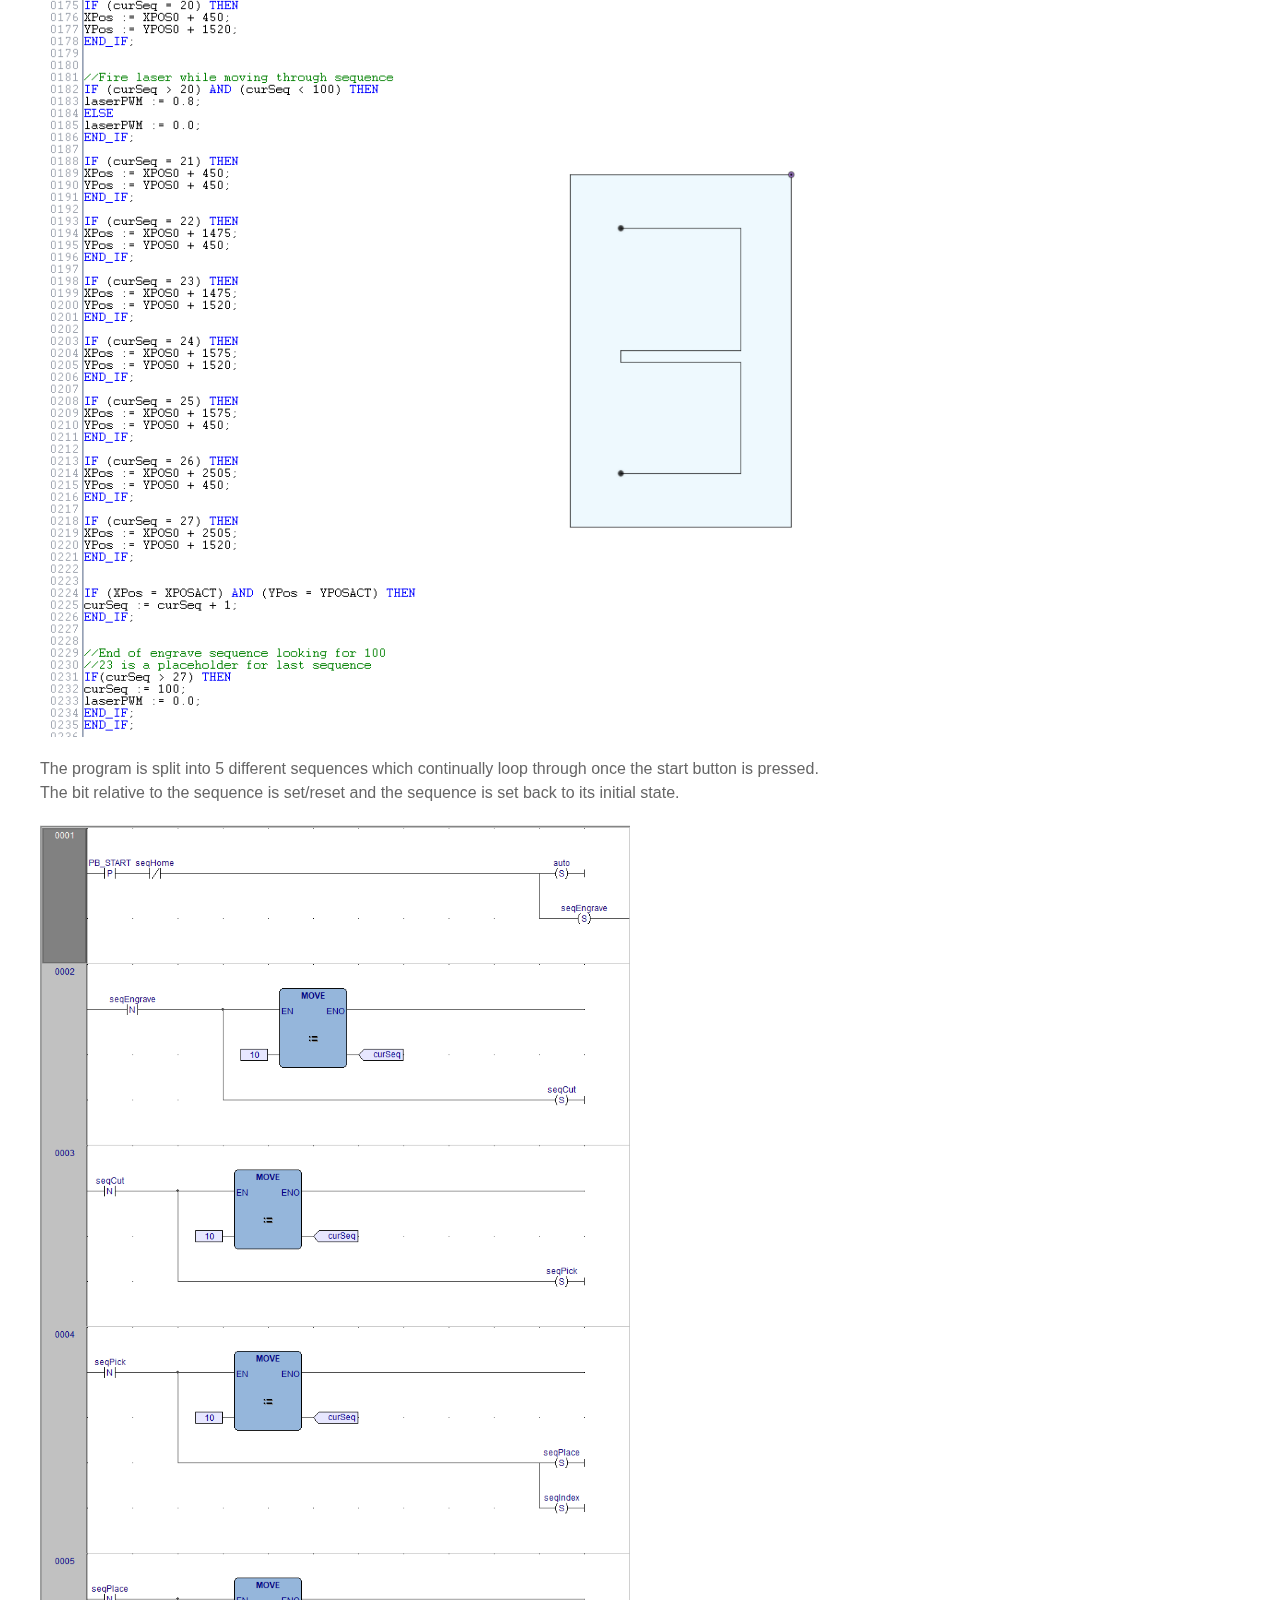
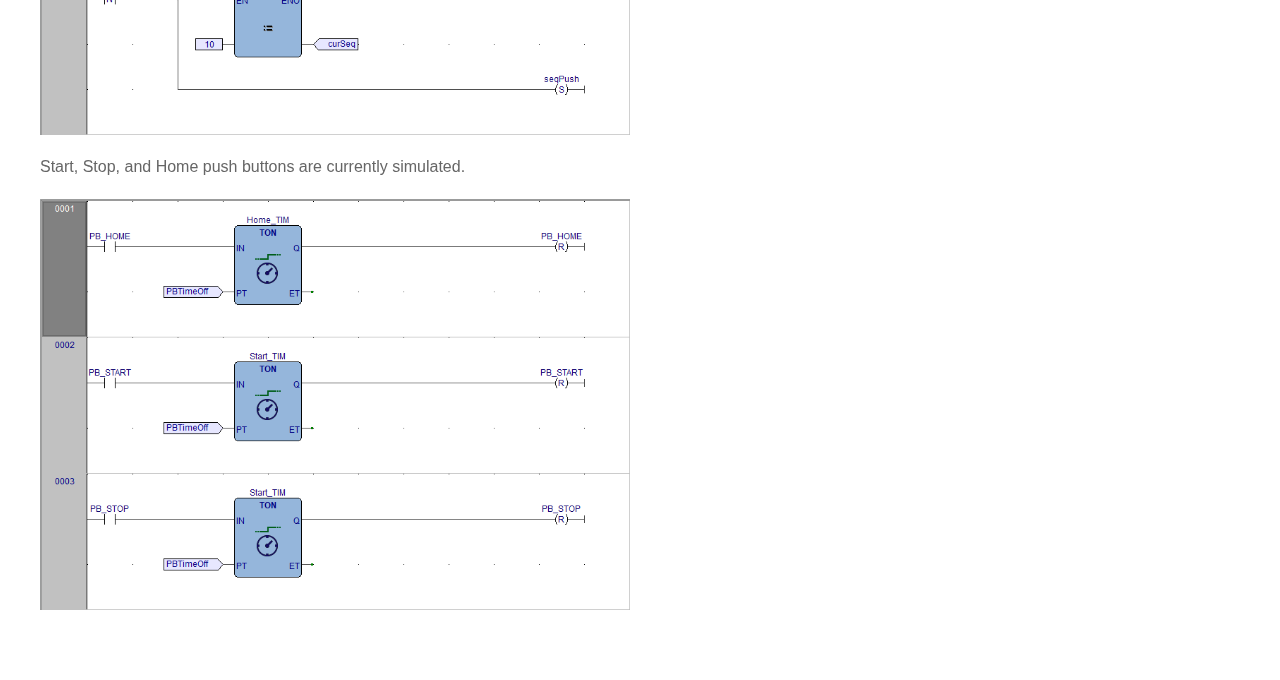
==== commit a81ff8f7: "12/22" ====
--- a/blog-post.html
+++ b/blog-post.html
@@ -150,7 +150,7 @@
 
 
                         <p class="uk-text-default" style="margin-bottom: 20px">
-                            Start, Stop, and Home push buttons are currently emulated.
+                            Start, Stop, and Home push buttons are currently simulated.
                         </p>
 
                         <img src="img/pb.png" style="max-width: 75%; margin-bottom: 0px;">
